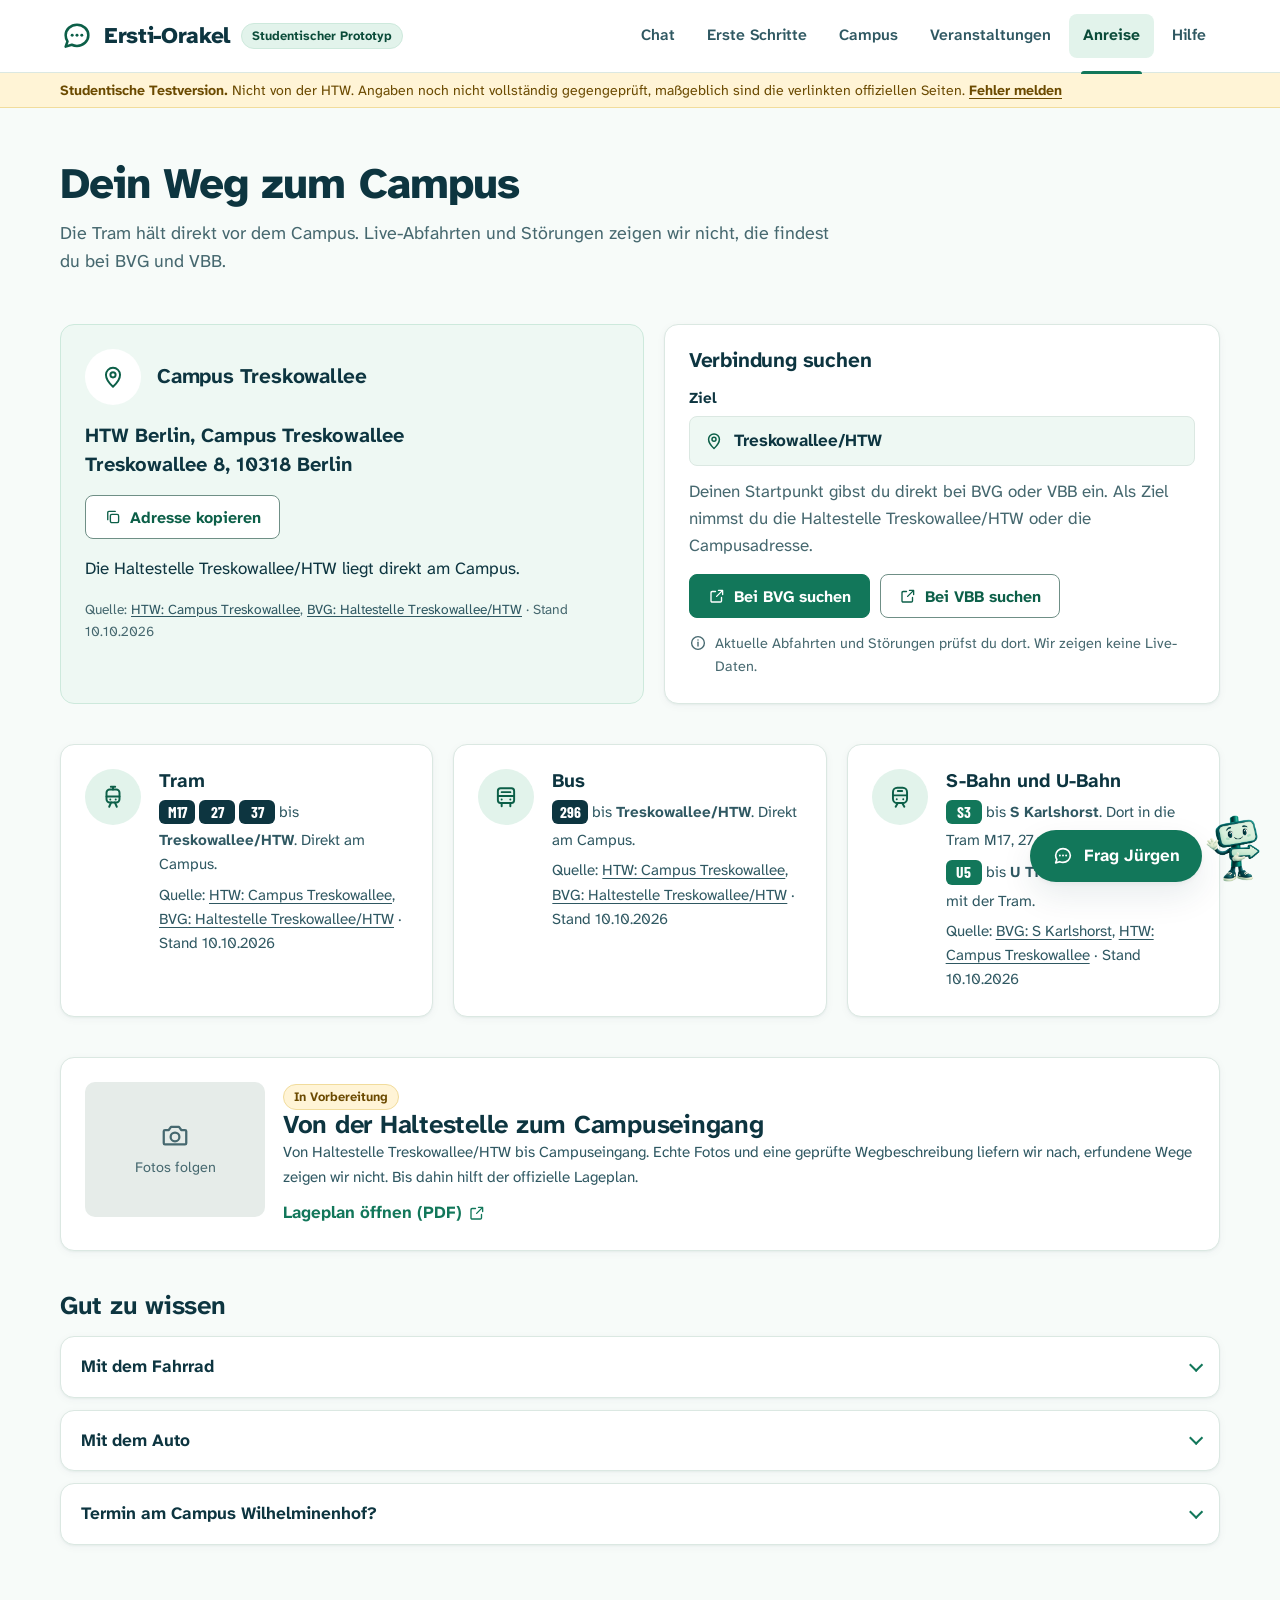
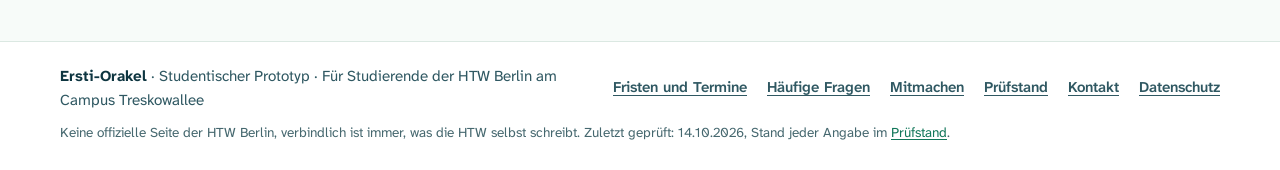
==== anreise.html @ a14aa116 "Versionskennung an Skripten und Stylesheet gegen veralteten Zwischenspeicher" ====
<!doctype html>
<html lang="de">
<head>
  <meta charset="utf-8">
  <meta name="viewport" content="width=device-width, initial-scale=1">
  <title>Anreise | Ersti-Orakel</title>
  <!-- Testversion: Suchmaschinen sollen die Seite noch nicht aufnehmen. Das ist kein Zugangsschutz, jeder mit dem Link kann sie öffnen. Vor dem offiziellen Start entfernen. -->
  <meta name="robots" content="noindex, nofollow">
  <meta name="description" content="Adresse, Haltestellen und Verbindungssuche für den Campus Treskowallee der HTW Berlin.">
  <meta name="theme-color" content="#ffffff">
  <link rel="icon" href="assets/img/favicon.svg?v=fb75973898" type="image/svg+xml">
  <link rel="stylesheet" href="assets/css/style.css?v=66e97cf56b">
</head>
<body data-seite="anreise">
  <a class="skip" href="#inhalt">Zum Inhalt springen</a>
  <header class="kopf">
    <div class="container kopf__innen">
      <a class="logo" href="index.html">
        <svg class="logo__zeichen" viewBox="0 0 24 24" width="34" height="34" fill="none" stroke="currentColor" stroke-width="1.8" stroke-linecap="round" stroke-linejoin="round" aria-hidden="true" focusable="false"><path d="M20 11.5c0 4.1-3.6 7.5-8 7.5-1.3 0-2.6-.3-3.7-.8L4 19.5l1.3-3.7C4.5 14.6 4 13.1 4 11.5 4 7.4 7.6 4 12 4s8 3.4 8 7.5z"/><circle cx="8.6" cy="11.5" r="1.05" fill="currentColor" stroke="none"/><circle cx="12" cy="11.5" r="1.05" fill="currentColor" stroke="none"/><circle cx="15.4" cy="11.5" r="1.05" fill="currentColor" stroke="none"/></svg>
        <span class="logo__text"><span class="logo__name">Ersti-Orakel</span><span class="marke">Studentischer Prototyp</span></span>
      </a>
      <div class="kopf__aktionen">
        <button class="kopf-knopf kopf-knopf--chat" type="button" data-bot-oeffnen><svg viewBox="0 0 24 24" width="24" height="24" fill="none" stroke="currentColor" stroke-width="1.8" stroke-linecap="round" stroke-linejoin="round" aria-hidden="true" focusable="false"><path d="M20 11.5c0 4.1-3.6 7.5-8 7.5-1.3 0-2.6-.3-3.7-.8L4 19.5l1.3-3.7C4.5 14.6 4 13.1 4 11.5 4 7.4 7.6 4 12 4s8 3.4 8 7.5z"/><circle cx="8.6" cy="11.5" r="1.05" fill="currentColor" stroke="none"/><circle cx="12" cy="11.5" r="1.05" fill="currentColor" stroke="none"/><circle cx="15.4" cy="11.5" r="1.05" fill="currentColor" stroke="none"/></svg><span>Chat</span></button>
        <button class="kopf-knopf nav-knopf" type="button" aria-expanded="false" aria-controls="hauptnav" data-nav-toggle><svg class="nav-knopf__auf" viewBox="0 0 24 24" width="24" height="24" fill="none" stroke="currentColor" stroke-width="1.8" stroke-linecap="round" stroke-linejoin="round" aria-hidden="true" focusable="false"><path d="M4 7h16M4 12h16M4 17h16"/></svg><svg class="nav-knopf__zu" viewBox="0 0 24 24" width="24" height="24" fill="none" stroke="currentColor" stroke-width="1.8" stroke-linecap="round" stroke-linejoin="round" aria-hidden="true" focusable="false"><path d="M6 6l12 12M18 6 6 18"/></svg><span class="nav-knopf__text">Menü</span></button>
      </div>
      <nav id="hauptnav" class="nav" aria-label="Hauptnavigation">
          <a href="index.html#chat" data-nav="start">Chat</a>
          <a href="erste-schritte.html" data-nav="schritte">Erste Schritte</a>
          <a href="campus.html" data-nav="campus">Campus</a>
          <a href="veranstaltungen.html" data-nav="veranstaltungen">Veranstaltungen</a>
          <a href="anreise.html" data-nav="anreise">Anreise</a>
          <a href="hilfe.html" data-nav="hilfe">Hilfe</a>
      </nav>
    </div>
  </header>

  <aside class="testband" aria-label="Hinweis zur Testversion"><div class="container"><b>Studentische Testversion.</b> Nicht von der HTW. Angaben noch nicht vollständig gegengeprüft, maßgeblich sind die verlinkten offiziellen Seiten. <a href="mitmachen.html#feedback">Fehler melden</a></div></aside>

  <main id="inhalt">

    <header class="seitenkopf">
      <div class="container">
        <h1>Dein Weg zum Campus</h1>
        <p class="seitenkopf__lead">Die Tram hält direkt vor dem Campus. Live-Abfahrten und Störungen zeigen wir nicht, die findest du bei BVG und VBB.</p>
      </div>
    </header>
    <div class="container">
      <div class="abschnitt raster-2--breit">
        <section class="karte karte--mint" aria-labelledby="ziel-titel">
          <div class="kartenkopf"><span class="symbolkreis" aria-hidden="true"><svg viewBox="0 0 24 24" width="24" height="24" fill="none" stroke="currentColor" stroke-width="1.8" stroke-linecap="round" stroke-linejoin="round" aria-hidden="true" focusable="false"><path d="M12 21s-6.5-5.8-6.5-11a6.5 6.5 0 0 1 13 0c0 5.2-6.5 11-6.5 11z"/><circle cx="12" cy="10" r="2.4"/></svg></span><h2 id="ziel-titel">Campus Treskowallee</h2></div>
          <p class="adresse-gross">HTW Berlin, Campus Treskowallee<br>Treskowallee 8, 10318 Berlin</p>
          <div class="kopier-zeile">
            <button class="knopf knopf--zweit" type="button" data-kopieren="HTW Berlin, Campus Treskowallee, Treskowallee 8, 10318 Berlin"><svg viewBox="0 0 24 24" width="24" height="24" fill="none" stroke="currentColor" stroke-width="1.8" stroke-linecap="round" stroke-linejoin="round" aria-hidden="true" focusable="false"><rect x="8.5" y="8.5" width="11" height="11" rx="2"/><path d="M5 15.5V6a1.5 1.5 0 0 1 1.5-1.5H15"/></svg><span>Adresse kopieren</span></button>
            <span class="kopier-status" aria-live="polite"></span>
          </div>
          <p style="margin-top:16px">Die Haltestelle Treskowallee/HTW liegt direkt am Campus.</p>
          <p class="quelle">Quelle: <a href="https://www.htw-berlin.de/campus/campus-treskowallee">HTW: Campus Treskowallee</a>, <a href="https://www.bvg.de/de/verbindungen/stationsuebersicht/treskowallee-htw">BVG: Haltestelle Treskowallee/HTW</a> · Stand <span data-stand>10.10.2026</span></p>
        </section>
        <section class="karte" aria-labelledby="such-titel">
          <h2 id="such-titel">Verbindung suchen</h2>
          <p class="feldname" style="margin-top:12px">Ziel</p>
          <div class="ziel"><svg viewBox="0 0 24 24" width="24" height="24" fill="none" stroke="currentColor" stroke-width="1.8" stroke-linecap="round" stroke-linejoin="round" aria-hidden="true" focusable="false"><path d="M12 21s-6.5-5.8-6.5-11a6.5 6.5 0 0 1 13 0c0 5.2-6.5 11-6.5 11z"/><circle cx="12" cy="10" r="2.4"/></svg><span>Treskowallee/HTW</span></div>
          <p class="leise">Deinen Startpunkt gibst du direkt bei BVG oder VBB ein. Als Ziel nimmst du die Haltestelle Treskowallee/HTW oder die Campusadresse.</p>
          <div class="knopfreihe" data-verbindung></div>
          <p class="hinweiszeile"><svg viewBox="0 0 24 24" width="24" height="24" fill="none" stroke="currentColor" stroke-width="1.8" stroke-linecap="round" stroke-linejoin="round" aria-hidden="true" focusable="false"><circle cx="12" cy="12" r="8.5"/><path d="M12 11v5"/><circle cx="12" cy="8" r="1" fill="currentColor" stroke="none"/></svg><span>Aktuelle Abfahrten und Störungen prüfst du dort. Wir zeigen keine Live-Daten.</span></p>
        </section>
      </div>

      <section class="abschnitt" aria-labelledby="verkehr-titel">
        <h2 id="verkehr-titel" class="sr-only">Haltestellen in der Nähe</h2>
        <div class="raster-3" data-verkehrsmittel></div>
      </section>

      <section class="abschnitt" aria-label="Fotoweg von der Haltestelle zum Campuseingang" data-fotoweg="haltestelle-eingang" data-ebene="2"></section>

      <section class="klappgruppe" aria-labelledby="mehr-titel">
        <h2 id="mehr-titel">Gut zu wissen</h2>
        <details class="klapp" id="rad">
          <summary>Mit dem Fahrrad</summary>
          <div class="klapp__inhalt">

            <p>Fahrräder verleiht die HTW über <a href="https://www.htw-berlin.de/campus/fahrradausleihe">HTWheels</a>, für Hochschulangehörige kostenlos.</p>
            <p class="quelle">Quelle: <a href="https://www.htw-berlin.de/campus/fahrradausleihe">HTW: Fahrradausleihe</a> · Stand <span data-stand>10.10.2026</span></p>
          </div>
        </details>
        <details class="klapp" id="auto">
          <summary>Mit dem Auto</summary>
          <div class="klapp__inhalt">

            <p>Mit dem Auto wird es schwierig. Die Parkordnung der HTW regelt das Parken für Beschäftigte und Besucher, Studierende kommen darin nicht vor.</p>
            <p class="quelle">Quelle: <a href="https://infopunkt.htw-berlin.de/fileadmin/HTW/Zentral/ZHV_II_-_Service_Technische_Dienste_und_Bauunterhaltung/HTW-Berlin-Parkordnung.pdf">HTW: Parkordnung (PDF)</a> · Stand <span data-stand>10.10.2026</span></p>
          </div>
        </details>
        <details class="klapp" id="wh">
          <summary>Termin am Campus Wilhelminenhof?</summary>
          <div class="klapp__inhalt">

            <p>Steht WH vor einer Raumnummer, ist der Raum am Campus Wilhelminenhof in Oberschöneweide, Wilhelminenhofstraße 75A. Das ist der andere Standort der HTW und nicht um die Ecke.</p>
            <p class="quelle">Quelle: <a href="https://www.htw-berlin.de/campus/campus-wilhelminenhof">HTW: Campus Wilhelminenhof</a> · Stand <span data-stand>10.10.2026</span></p>
          </div>
        </details>
      </section>
    </div>

  </main>

  <footer class="fuss">
    <div class="container fuss__innen">
      <p class="fuss__name"><b>Ersti-Orakel</b> · Studentischer Prototyp · Für Studierende der HTW Berlin am Campus Treskowallee</p>
      <nav aria-label="Weitere Seiten">
        <ul class="fuss__links">
          <li><a href="semester.html">Fristen und Termine</a></li>
          <li><a href="fragen.html">Häufige Fragen</a></li>
          <li><a href="mitmachen.html">Mitmachen</a></li>
          <li><a href="ueber.html#pruefstand">Prüfstand</a></li>
          <li><a href="ueber.html#kontakt">Kontakt</a></li>
          <li><a href="ueber.html#datenschutz">Datenschutz</a></li>
        </ul>
      </nav>
      <p class="fuss__hinweis">Keine offizielle Seite der HTW Berlin, verbindlich ist immer, was die HTW selbst schreibt. Zuletzt geprüft: <span data-letzte-pruefung>14.10.2026</span>, Stand jeder Angabe im <a href="ueber.html#pruefstand">Prüfstand</a>.</p>
    </div>
  </footer>

  <script src="assets/js/daten.js?v=3e3531b40c"></script>
  <script src="assets/js/fragen.js?v=a93052e185"></script>
  <script src="assets/js/icons.js?v=e1792373f3"></script>
  <script src="assets/js/suche.js?v=9e5365c62f"></script>
  <script src="assets/js/app.js?v=b0986dacc8"></script>
  <script src="assets/js/chat.js?v=4c8b9dcf6a"></script>
</body>
</html>
---- assets/css/style.css ----
/* Ersti-Orakel, studentischer Prototyp
   Hell und freundlich nach den Vorlagen: Weiß und helles Mint als Flächen, dunkles Petrol für Text, Grün für Schaltflächen.
   Bewusst ein tieferes Grün als das HTW-Grün, damit nichts nach offizieller Seite aussieht.
   Alle Seiten nutzen dieselben Bausteine: Kopf, Seitenkopf, Karte, Symbolkreis, Knopf, Marke, Feld, Fuß. */

@font-face { font-family: "Atkinson Hyperlegible Next"; src: url("../fonts/atkinson-hyperlegible-next-latin-400-normal.woff2") format("woff2"); font-weight: 400; font-style: normal; font-display: swap; }
@font-face { font-family: "Atkinson Hyperlegible Next"; src: url("../fonts/atkinson-hyperlegible-next-latin-400-italic.woff2") format("woff2"); font-weight: 400; font-style: italic; font-display: swap; }
@font-face { font-family: "Atkinson Hyperlegible Next"; src: url("../fonts/atkinson-hyperlegible-next-latin-600-normal.woff2") format("woff2"); font-weight: 600; font-style: normal; font-display: swap; }
@font-face { font-family: "Atkinson Hyperlegible Next"; src: url("../fonts/atkinson-hyperlegible-next-latin-700-normal.woff2") format("woff2"); font-weight: 700; font-style: normal; font-display: swap; }
@font-face { font-family: "Atkinson Hyperlegible Next"; src: url("../fonts/atkinson-hyperlegible-next-latin-800-normal.woff2") format("woff2"); font-weight: 800; font-style: normal; font-display: swap; }
/* Nur für Raumnummern und Liniennummern: normale Null statt durchgestrichener */
@font-face { font-family: "Barlow Condensed"; src: url("../fonts/barlow-condensed-latin-700-normal.woff2") format("woff2"); font-weight: 700; font-style: normal; font-display: swap; }

:root {
  --weiss: #ffffff;
  --grund: #f7fbf9;        /* Seitenhintergrund */
  --mint-50: #eef8f3;      /* Mint-Flächen */
  --mint-100: #e2f3eb;     /* Symbolkreise, Marken */
  --mint-200: #cde9dc;
  --linie: #dbe8e2;        /* Kartenränder */
  --linie-feld: #6f8f86;   /* Eingabefelder, 3,5:1 */
  --petrol-900: #0d3540;   /* Text, 13:1 */
  --petrol-700: #2f5862;   /* Nebentext, 7,8:1 */
  --petrol-600: #46686f;   /* Meta, 6:1 */
  --gruen-700: #12775a;    /* Schaltflächen, Weiß darauf 5,5:1 */
  --gruen-800: #0c5f48;
  --gruen-900: #0a4b39;
  --gruen-100: #dff3ea;
  --hinweis-bg: #fff4d6;
  --hinweis-text: #6b4a00;
  --hinweis-linie: #f1dc9c;
  --fehler-bg: #fdecec;
  --fehler-text: #8a1c1c;
  --radius-s: 8px;
  --radius: 14px;
  --radius-l: 18px;
  --schatten-1: 0 1px 2px rgba(13, 53, 64, 0.05), 0 2px 10px rgba(13, 53, 64, 0.04);
  --schatten-2: 0 2px 4px rgba(13, 53, 64, 0.05), 0 14px 34px rgba(13, 53, 64, 0.09);
  --schrift: "Atkinson Hyperlegible Next", "Atkinson Hyperlegible", "Segoe UI", Verdana, sans-serif;
  --code: "Barlow Condensed", "Arial Narrow", sans-serif;
  --breite: 1240px;
  --rand: clamp(16px, 4vw, 40px);
  --kopf-hoehe: 72px;
}

*, *::before, *::after { box-sizing: border-box; }
html { -webkit-text-size-adjust: 100%; scroll-padding-top: calc(var(--kopf-hoehe) + 16px); }
body {
  margin: 0; background: var(--grund); color: var(--petrol-900);
  font-family: var(--schrift); font-size: 1rem; line-height: 1.6;
  overflow-wrap: break-word;
}
@media (min-width: 900px) { body { font-size: 1.0625rem; } }
@media (max-width: 599px) { p, li, dd, td { hyphens: auto; } }
img { display: block; max-width: 100%; height: auto; }
svg { display: block; flex: none; }
p { margin: 0 0 0.9em; }
p:last-child { margin-bottom: 0; }
ul, ol { margin: 0; padding: 0; }
button { font: inherit; }

h1, h2, h3, h4 { margin: 0; color: var(--petrol-900); line-height: 1.2; text-wrap: balance; hyphens: auto; }
h1 { font-size: clamp(1.95rem, 3.4vw, 2.7rem); font-weight: 800; letter-spacing: -0.02em; line-height: 1.12; }
h2 { font-size: clamp(1.35rem, 2.2vw, 1.6rem); font-weight: 700; letter-spacing: -0.01em; }
h3 { font-size: 1.12rem; font-weight: 700; }
h4 { font-size: 1rem; font-weight: 700; }

a { color: var(--gruen-700); text-decoration-thickness: 1px; text-underline-offset: 0.18em; }
a:hover { color: var(--gruen-800); text-decoration-thickness: 2px; }

:focus-visible { outline: 3px solid var(--gruen-700); outline-offset: 2px; border-radius: 4px; }
.sr-only { position: absolute !important; width: 1px; height: 1px; padding: 0; margin: -1px; overflow: hidden; clip: rect(0 0 0 0); white-space: nowrap; border: 0; }
.skip { position: absolute; left: 12px; top: -64px; z-index: 100; background: var(--gruen-700); color: var(--weiss); padding: 10px 16px; border-radius: var(--radius-s); font-weight: 700; text-decoration: none; }
.skip:focus { top: 12px; color: var(--weiss); }

.container { max-width: var(--breite); margin: 0 auto; padding-left: var(--rand); padding-right: var(--rand); }
.leise { color: var(--petrol-600); }
.klein { font-size: 0.9rem; }

/* ---------- Raster ---------- */
.stapel { display: grid; gap: 24px; }
.raster-2, .raster-3, .raster-4 { display: grid; gap: 20px; }
@media (min-width: 760px) { .raster-2 { grid-template-columns: repeat(2, minmax(0, 1fr)); } .raster-4 { grid-template-columns: repeat(2, minmax(0, 1fr)); } }
@media (min-width: 900px) { .raster-3 { grid-template-columns: repeat(3, minmax(0, 1fr)); } }
@media (min-width: 1100px) { .raster-4 { grid-template-columns: repeat(4, minmax(0, 1fr)); } }
.raster-2 > *, .raster-3 > *, .raster-4 > *, .stapel > * { min-width: 0; }

/* ---------- Abschnitte ---------- */
main { padding-bottom: 56px; }
.abschnitt { margin-top: 40px; }
.abschnitt__kopf { display: flex; flex-wrap: wrap; align-items: flex-end; justify-content: space-between; gap: 8px 24px; margin-bottom: 18px; }
.abschnitt__kopf p { margin: 4px 0 0; color: var(--petrol-600); max-width: 46em; }

/* ---------- Knöpfe, Marken, Links ---------- */
.knopf {
  display: inline-flex; align-items: center; justify-content: center; gap: 8px;
  min-height: 44px; padding: 10px 18px; border-radius: var(--radius-s);
  font-weight: 700; font-size: 1rem; line-height: 1.2; white-space: nowrap;
  background: var(--gruen-700); color: var(--weiss); border: 1.5px solid var(--gruen-700);
  text-decoration: none; cursor: pointer;
}
.knopf:hover { background: var(--gruen-800); border-color: var(--gruen-800); color: var(--weiss); text-decoration: none; }
.knopf svg { width: 18px; height: 18px; }
.knopf--zweit { background: var(--weiss); color: var(--gruen-800); border-color: var(--linie-feld); }
.knopf--zweit:hover { background: var(--mint-50); color: var(--gruen-900); border-color: var(--gruen-700); }
.knopf--hell { background: var(--mint-100); color: var(--gruen-900); border-color: var(--mint-100); }
.knopf--hell:hover { background: var(--mint-200); border-color: var(--mint-200); color: var(--gruen-900); }
.knopf--klein { min-height: 38px; padding: 7px 14px; font-size: 0.93rem; }
.knopf--voll { width: 100%; }
.knopf[disabled] { opacity: 0.55; cursor: not-allowed; }
.knopfreihe { display: flex; flex-wrap: wrap; gap: 10px; }
@media (max-width: 479px) { .knopf { white-space: normal; text-align: center; } }

.textlink { display: inline-flex; align-items: center; gap: 6px; font-weight: 700; text-decoration: none; white-space: nowrap; }
.textlink svg { width: 18px; height: 18px; }
.textlink:hover { text-decoration: underline; }

.marke {
  display: inline-flex; align-items: center; gap: 6px;
  padding: 3px 10px; border-radius: 999px; font-size: 0.8rem; font-weight: 700; line-height: 1.4;
  background: var(--mint-100); color: var(--gruen-900); border: 1px solid var(--mint-200); white-space: nowrap;
}
.marke--offen { background: var(--hinweis-bg); color: var(--hinweis-text); border-color: var(--hinweis-linie); }
.marke--laeuft { background: var(--gruen-700); color: var(--weiss); border-color: var(--gruen-700); }
.marke--zu { background: var(--weiss); color: var(--petrol-600); border-style: dashed; border-color: var(--linie-feld); }

.quelle { font-size: 0.86rem; color: var(--petrol-600); margin-top: 12px; }
.quelle a { color: var(--petrol-700); }

/* Prüfstatus: Text trägt die Bedeutung, der Punkt ist nur Orientierung */
.status { display: inline-flex; align-items: center; gap: 6px; font-weight: 700; color: var(--petrol-700); }
.status::before { content: ""; width: 8px; height: 8px; border-radius: 50%; background: var(--linie-feld); flex: none; }
.status--entwurf { color: var(--hinweis-text); }
.status--entwurf::before { background: #c58a0a; }
.status--gegengeprueft { color: var(--gruen-800); }
.status--gegengeprueft::before { background: var(--gruen-700); }

/* Eigene Erfahrung, keine offizielle Angabe */
.erfahrung { margin: 12px 0; padding: 10px 14px; border-left: 3px solid var(--petrol-600); background: var(--mint-50); border-radius: 0 var(--radius-s) var(--radius-s) 0; }
.erfahrung p { margin: 0 0 6px; }
.erfahrung__titel { font-size: 0.78rem; font-weight: 700; letter-spacing: 0.05em; text-transform: uppercase; color: var(--petrol-700); }
.erfahrung__grundlage { font-size: 0.86rem; color: var(--petrol-600); }
.erfahrung p:last-child { margin-bottom: 0; }
.beleg-offen {
  display: flex; gap: 8px; align-items: flex-start; margin-top: 10px;
  font-size: 0.86rem; color: var(--hinweis-text); background: var(--hinweis-bg);
  border-radius: var(--radius-s); padding: 6px 10px;
}
.beleg-offen b { white-space: nowrap; }
.leer { color: var(--petrol-700); background: var(--mint-50); border: 1px dashed var(--linie-feld); border-radius: var(--radius-s); padding: 14px 16px; }
.notfall { margin: 20px 0 0; padding: 12px 16px; border-radius: var(--radius); background: var(--weiss); border: 1px solid var(--linie); }
.notfall a { white-space: nowrap; }

/* ---------- Kopf ---------- */
.kopf { position: sticky; top: 0; z-index: 30; background: var(--weiss); border-bottom: 1px solid var(--linie); }
.kopf__innen { display: flex; align-items: center; justify-content: space-between; gap: 16px; min-height: var(--kopf-hoehe); }
.logo { display: flex; align-items: center; gap: 10px; text-decoration: none; color: var(--petrol-900); }
.logo:hover { color: var(--petrol-900); text-decoration: none; }
.logo__zeichen { width: 34px; height: 34px; color: var(--gruen-800); }
.logo__text { display: flex; align-items: center; gap: 10px; flex-wrap: wrap; row-gap: 2px; }
.logo__name { font-size: 1.4rem; font-weight: 800; letter-spacing: -0.015em; }
.nav { display: flex; align-items: center; gap: 4px; }
.nav a {
  position: relative; color: var(--petrol-700); text-decoration: none; font-weight: 600; font-size: 0.98rem; white-space: nowrap;
  padding: 9px 14px; border-radius: var(--radius-s);
}
.nav a:hover { background: var(--mint-50); color: var(--petrol-900); }
.nav a[aria-current="page"] { background: var(--mint-100); color: var(--gruen-900); font-weight: 700; }
.kopf__aktionen { display: none; align-items: center; gap: 8px; }
.kopf-knopf {
  display: inline-flex; align-items: center; justify-content: center; gap: 8px; min-height: 44px; min-width: 44px; padding: 8px 14px;
  font-weight: 700; color: var(--petrol-900); background: var(--weiss);
  border: 1.5px solid var(--linie-feld); border-radius: var(--radius-s); cursor: pointer; text-decoration: none;
}
.kopf-knopf:hover { background: var(--mint-50); color: var(--petrol-900); }
.kopf-knopf svg { width: 20px; height: 20px; }
.kopf-knopf--chat { color: var(--gruen-800); }
.nav-knopf__zu { display: none; }
.kopf.offen .nav-knopf__zu { display: block; }
.kopf.offen .nav-knopf__auf { display: none; }
@media (min-width: 1100px) {
  .nav a[aria-current="page"]::after { content: ""; position: absolute; left: 12px; right: 12px; bottom: calc((var(--kopf-hoehe) - 42px) / -2 - 1px); height: 3px; border-radius: 3px 3px 0 0; background: var(--gruen-700); }
}
@media (max-width: 1099px) {
  .kopf__aktionen { display: flex; }
  .nav {
    display: none; position: absolute; left: 0; right: 0; top: 100%;
    flex-direction: column; align-items: stretch; gap: 2px;
    background: var(--weiss); border-bottom: 1px solid var(--linie); box-shadow: var(--schatten-2);
    padding: 8px var(--rand) 16px;
  }
  .kopf.offen .nav { display: flex; }
  .nav a { padding: 12px 14px; font-size: 1.05rem; }
}
@media (max-width: 479px) {
  .logo__text { flex-direction: column; align-items: flex-start; gap: 1px; }
  .logo__name { font-size: 1.2rem; }
  .logo .marke { font-size: 0.72rem; padding: 1px 8px; }
  .logo__zeichen { width: 28px; height: 28px; }
  .kopf-knopf--chat span { position: absolute; width: 1px; height: 1px; overflow: hidden; clip: rect(0 0 0 0); white-space: nowrap; }
  .kopf-knopf--chat { padding: 8px; }
}
@media (max-width: 379px) {
  .logo__zeichen { display: none; }
  .kopf__innen { gap: 10px; }
  .nav-knopf { padding: 8px; }
  .nav-knopf__text { position: absolute; width: 1px; height: 1px; overflow: hidden; clip: rect(0 0 0 0); white-space: nowrap; }
}

/* ---------- Seitenkopf ---------- */
.seitenkopf { padding-top: clamp(28px, 4.5vw, 52px); padding-bottom: 8px; }
.seitenkopf h1 { max-width: 34ch; }
.seitenkopf__lead { margin: 10px 0 0; font-size: 1.12rem; color: var(--petrol-600); max-width: 44em; }
.seitenkopf .suchfeld { margin-top: 22px; }

/* ---------- Karten ---------- */
.karte { background: var(--weiss); border: 1px solid var(--linie); border-radius: var(--radius); padding: 24px; box-shadow: var(--schatten-1); }
.karte--mint { background: var(--mint-50); border-color: var(--mint-200); box-shadow: none; }
.karte > h2 { font-size: 1.3rem; margin-bottom: 10px; }
.kartenkopf { display: flex; align-items: center; gap: 16px; margin-bottom: 16px; }
.kartenkopf h2, .kartenkopf h3 { font-size: 1.3rem; }
.kartenkopf p { margin: 2px 0 0; color: var(--petrol-600); }
.kartenkopf__rechts { margin-left: auto; }

.symbolkreis { width: 56px; height: 56px; border-radius: 50%; background: var(--mint-100); color: var(--gruen-800); display: grid; place-items: center; flex: none; }
.symbolkreis svg { width: 26px; height: 26px; }
.symbolkreis--klein { width: 44px; height: 44px; }
.symbolkreis--klein svg { width: 22px; height: 22px; }
.karte--mint .symbolkreis { background: var(--weiss); }

/* Kachel: Symbolkreis links, Text und eine Aktion rechts */
.kachel { display: flex; gap: 18px; align-items: flex-start; }
.kachel__inhalt { display: flex; flex-direction: column; gap: 6px; min-width: 0; flex: 1; height: 100%; }
.kachel h2, .kachel h3 { font-size: 1.2rem; }
.kachel p { margin: 0; color: var(--petrol-700); }
.kachel__info { font-size: 0.95rem; }
.kachel__aktion { margin-top: auto; padding-top: 10px; }
.kachel__aktion .knopf { white-space: normal; text-align: left; }
@media (max-width: 479px) { .kachel { gap: 14px; } .kachel .symbolkreis { width: 48px; height: 48px; } }
/* Drei schmale Karten nebeneinander: Symbol über den Text, damit Titel und Knopf Platz haben */
@media (min-width: 900px) and (max-width: 1199px) { .raster-3 > .kachel { flex-direction: column; gap: 12px; } }

/* Felder */
.feld {
  width: 100%; min-height: 48px; font: inherit; font-size: 1.02rem; color: var(--petrol-900);
  background: var(--weiss); border: 1.5px solid var(--linie-feld); border-radius: var(--radius-s); padding: 10px 14px;
}
.feld::placeholder { color: #5a7a73; }
.feld:focus-visible { outline: 3px solid var(--gruen-700); outline-offset: 1px; border-color: var(--gruen-700); border-radius: var(--radius-s); }
.suchfeld { position: relative; max-width: 680px; }
.suchfeld svg { position: absolute; left: 14px; top: 50%; transform: translateY(-50%); width: 20px; height: 20px; color: var(--petrol-600); pointer-events: none; }
.suchfeld .feld { padding-left: 44px; }
.suchfeld[hidden] { display: none; }

.chip {
  display: inline-flex; align-items: center; gap: 8px;
  font-size: 0.93rem; font-weight: 600; line-height: 1.3; text-align: left; text-decoration: none;
  color: var(--petrol-900); background: var(--weiss); border: 1px solid var(--linie-feld);
  border-radius: 999px; padding: 7px 14px; cursor: pointer;
}
.chip:hover { background: var(--mint-50); border-color: var(--gruen-700); color: var(--gruen-900); }
.chip svg { width: 18px; height: 18px; color: var(--gruen-800); }
.chip--mint { background: var(--mint-100); border-color: var(--mint-100); color: var(--petrol-900); }
.chip--mint:hover { background: var(--mint-200); border-color: var(--mint-200); }
.chip[aria-pressed="true"] { background: var(--gruen-700); border-color: var(--gruen-700); color: var(--weiss); }
.chip[aria-pressed="true"] svg { color: var(--weiss); }
.chip__zahl { font-weight: 400; opacity: 0.85; }

/* ---------- Startseite ---------- */
.held { background: var(--mint-50); border-bottom: 1px solid var(--linie); padding-top: clamp(28px, 5vw, 60px); padding-bottom: clamp(32px, 5vw, 60px); }
.held__raster { display: grid; gap: 24px; grid-template-areas: "text" "chat"; }
.held__text { grid-area: text; }
.held__text h1 { font-size: clamp(2rem, 3.3vw, 2.65rem); }
.held__ort { display: flex; align-items: center; gap: 8px; margin: 14px 0 0; font-size: 1.12rem; color: var(--petrol-700); font-weight: 600; }
.held__ort svg { width: 20px; height: 20px; color: var(--gruen-700); }
.held .chat { grid-area: chat; }
/* Jürgen neben dem Chat: nur ab 960 Pixel, darunter erscheint er als Avatar im Chatkopf (Klassen heißen weiter held__kalli) */
.held__figur { grid-area: figur; display: none; margin: 0; pointer-events: none; text-align: center; }
.held__kalli { width: 100%; height: auto; }
.held__figur figcaption { margin-top: 6px; font-size: 0.86rem; font-weight: 700; color: var(--petrol-700); line-height: 1.3; }
@media (min-width: 960px) {
  .held__raster { grid-template-columns: minmax(0, 0.8fr) minmax(0, 1.35fr); grid-template-areas: "text chat" "figur chat"; column-gap: 40px; row-gap: 12px; align-items: center; }
  .held__text { align-self: end; }
  .held__figur { display: block; width: 140px; align-self: start; }
}
@media (min-width: 1200px) {
  .held__raster { grid-template-columns: minmax(0, 0.9fr) minmax(0, 1.55fr) 168px; grid-template-areas: "text chat figur"; column-gap: 28px; }
  .held__text { align-self: center; }
  .held__figur { width: 168px; align-self: center; }
}

.schritte-kurz .fortschritt { margin: 0 0 14px; }
.zwischentitel { font-size: 0.95rem; text-transform: none; color: var(--petrol-700); margin: 18px 0 10px; }
.zwischentitel:first-of-type { margin-top: 4px; }
.kartenfuss { display: flex; flex-wrap: wrap; gap: 10px 22px; margin-top: 16px; padding-top: 14px; border-top: 1px solid var(--linie); }

/* ---------- Fortschritt und Checkliste ---------- */
.fortschritt { display: flex; align-items: center; gap: 14px; }
.fortschritt__text { font-weight: 700; font-size: 0.98rem; white-space: nowrap; }
.fortschritt__balken { flex: 1; height: 10px; border-radius: 999px; background: var(--mint-200); overflow: hidden; min-width: 120px; }
.fortschritt__balken span { display: block; height: 100%; width: 0; background: var(--gruen-700); border-radius: 999px; transition: width 0.25s ease; }
.fortschritt__prozent { font-size: 0.92rem; color: var(--petrol-600); font-variant-numeric: tabular-nums; }

.checkliste { list-style: none; }
.checkliste li { display: grid; grid-template-columns: 34px minmax(0, 1fr); gap: 2px 12px; align-items: start; padding: 11px 0; border-top: 1px solid var(--linie); }
.checkliste li:first-child { border-top: 0; padding-top: 2px; }
.checkliste__titel { font-weight: 700; color: var(--petrol-900); text-decoration: none; }
.checkliste__titel:hover { color: var(--gruen-800); text-decoration: underline; }
.checkliste p { margin: 1px 0 0; color: var(--petrol-700); font-size: 0.93rem; }
.checkliste li.erledigt .checkliste__titel { text-decoration: line-through; text-decoration-thickness: 2px; color: var(--petrol-600); }

.haken { display: inline-flex; align-items: center; gap: 8px; cursor: pointer; font-weight: 600; user-select: none; }
.haken input {
  appearance: none; -webkit-appearance: none; margin: 0; flex: none;
  width: 28px; height: 28px; border-radius: 8px; border: 2px solid var(--linie-feld); background: var(--weiss);
  display: grid; place-items: center; cursor: pointer;
}
.haken input::after { content: ""; width: 12px; height: 7px; border-left: 3px solid var(--weiss); border-bottom: 3px solid var(--weiss); transform: translateY(-2px) rotate(-45deg); opacity: 0; }
.haken input:checked { background: var(--gruen-700); border-color: var(--gruen-700); }
.haken input:checked::after { opacity: 1; }
.haken input:hover { border-color: var(--gruen-700); }

/* Erste Schritte: Karten mit Anleitung zum Aufklappen */
.schritte-raster { display: grid; gap: 24px; align-items: start; }
@media (min-width: 1000px) { .schritte-raster { grid-template-columns: minmax(0, 1fr) 340px; } }
.schritte-raster > * { min-width: 0; }
.fortschrittskarte { padding: 18px 22px; }
.fortschrittskarte .fortschritt__text { font-size: 1.1rem; }
.fortschrittskarte__kopf { display: flex; justify-content: space-between; align-items: baseline; gap: 12px; margin-bottom: 10px; }
.schrittliste { list-style: none; display: grid; gap: 12px; margin-top: 16px; }
.schrittkarte { background: var(--weiss); border: 1px solid var(--linie); border-radius: var(--radius); box-shadow: var(--schatten-1); }
.schrittkarte__zeile { display: grid; grid-template-columns: 44px minmax(0, 1fr) auto; align-items: center; gap: 12px 14px; padding: 12px 18px; }
.schrittkarte__nr { width: 40px; height: 40px; border-radius: 50%; background: var(--mint-100); color: var(--gruen-900); display: grid; place-items: center; font-weight: 800; font-size: 1.05rem; }
.schrittkarte.erledigt .schrittkarte__nr { background: var(--gruen-700); color: var(--weiss); }
.schrittkarte__titel { font-size: 1.12rem; }
.schrittkarte__knopf {
  width: 100%; display: flex; align-items: center; justify-content: space-between; gap: 12px;
  background: none; border: 0; padding: 8px 0; margin: 0; text-align: left; cursor: pointer; color: var(--petrol-900);
  font-weight: 700; font-size: inherit; line-height: 1.3;
}
.schrittkarte__knopf:hover .schrittkarte__name { color: var(--gruen-800); text-decoration: underline; text-decoration-thickness: 1px; text-underline-offset: 0.18em; }
.schrittkarte__anleitung { display: inline-flex; align-items: center; gap: 6px; flex: none; font-size: 0.93rem; font-weight: 600; color: var(--petrol-700); }
.schrittkarte__anleitung svg { width: 18px; height: 18px; }
.schrittkarte__anleitung .schrittkarte__pfeil { transition: transform 0.15s; }
.schrittkarte__knopf[aria-expanded="true"] .schrittkarte__pfeil { transform: rotate(180deg); }
.schrittkarte.erledigt .schrittkarte__name { text-decoration: line-through; text-decoration-thickness: 2px; color: var(--petrol-600); }
.schrittkarte__panel { padding: 4px 22px 22px 76px; border-top: 1px solid var(--linie); background: var(--mint-50); border-radius: 0 0 var(--radius) var(--radius); }
.schrittkarte__panel > :first-child { margin-top: 16px; }
.schrittkarte__panel p { max-width: 44em; }
.schrittkarte__panel[hidden] { display: none; }
@media (max-width: 599px) {
  .schrittkarte__zeile { grid-template-columns: 36px minmax(0, 1fr) auto; padding: 10px 12px; gap: 10px; }
  .schrittkarte__nr { width: 34px; height: 34px; font-size: 0.95rem; }
  .schrittkarte__anleitung span { position: absolute; width: 1px; height: 1px; overflow: hidden; clip: rect(0 0 0 0); white-space: nowrap; }
  .schrittkarte__anleitung .schrittkarte__doc { display: none; }
  .schrittkarte__panel { padding: 2px 14px 18px; }
}
.infobox { margin-top: 14px; background: var(--weiss); border: 1px solid var(--linie); border-radius: var(--radius-s); padding: 12px 14px; }
.infobox dl { margin: 0; display: grid; grid-template-columns: max-content 1fr; gap: 4px 14px; font-size: 0.94rem; }
.infobox dt { font-weight: 700; color: var(--petrol-700); }
.infobox dd { margin: 0; }
.karte .infobox, .stellengruppe .infobox { background: var(--mint-50); }
@media (max-width: 479px) { .infobox dl { grid-template-columns: 1fr; } .infobox dt { margin-top: 6px; } }

.seitenleiste { display: grid; gap: 18px; }
.ring { position: relative; width: 132px; height: 132px; margin: 6px auto 10px; }
.ring svg { width: 132px; height: 132px; transform: rotate(-90deg); }
.ring__grund { stroke: var(--mint-200); }
.ring__wert { stroke: var(--gruen-700); transition: stroke-dashoffset 0.3s ease; }
.ring__text { position: absolute; inset: 0; display: grid; place-items: center; font-weight: 800; font-size: 1.25rem; }
.naechster-schritt { background: var(--mint-50); border-radius: var(--radius-s); padding: 10px 12px; font-size: 0.95rem; }
@media (max-width: 999px) { .seitenleiste .karte--fortschritt { display: none; } }

/* Kompakte Termine */
.terminliste { list-style: none; }
.terminliste li { display: grid; grid-template-columns: 60px minmax(0, 1fr); gap: 12px; padding: 10px 0; border-top: 1px solid var(--linie); }
.terminliste li:first-child { border-top: 0; padding-top: 0; }
.datum {
  display: flex; flex-direction: column; align-items: center; justify-content: center; text-align: center;
  min-height: 56px; border-radius: 12px; background: var(--mint-50); border: 1px solid var(--linie); padding: 6px 4px;
}
.datum b { font-size: 1.25rem; line-height: 1; font-weight: 800; }
.datum small { font-size: 0.74rem; font-weight: 700; color: var(--petrol-700); text-transform: uppercase; letter-spacing: 0.04em; margin-top: 3px; }
.datum--spanne b { font-size: 0.92rem; }
.termin h3, .termin h4 { font-size: 1rem; margin-bottom: 2px; }
.termin p { margin: 0; font-size: 0.92rem; color: var(--petrol-700); }
.termin__meta { display: flex; flex-wrap: wrap; gap: 4px 12px; font-size: 0.88rem; color: var(--petrol-600); margin-top: 3px; }

/* ---------- Veranstaltungen ---------- */
.filter { display: flex; flex-wrap: wrap; gap: 8px; margin: 22px 0 4px; }
.filter[hidden] { display: none; }
.vkarten { list-style: none; }
.vkarte { display: flex; flex-direction: column; gap: 10px; padding: 22px; }
.vkarte[hidden] { display: none; }
.vkarte__kopf { display: flex; align-items: flex-start; justify-content: space-between; gap: 12px; }
.vkarte__datum {
  display: grid; justify-items: center; min-width: 72px; padding: 8px 10px 9px; border-radius: 12px;
  background: var(--mint-50); border: 1px solid var(--mint-200); line-height: 1.1;
}
.vkarte__datum b { font-size: 1.9rem; font-weight: 800; }
.vkarte__datum span { font-size: 0.8rem; font-weight: 700; text-transform: uppercase; letter-spacing: 0.05em; color: var(--petrol-700); margin-top: 2px; }
.vkarte__datum small { font-size: 0.78rem; color: var(--petrol-600); margin-top: 2px; }
.vkarte h3 { font-size: 1.15rem; }
.vkarte__text { margin: 0; color: var(--petrol-700); font-size: 0.95rem; }
.fakten { list-style: none; display: grid; gap: 7px; font-size: 0.94rem; }
.fakten li { display: grid; grid-template-columns: 20px minmax(0, 1fr); gap: 10px; align-items: start; }
.fakten svg { width: 18px; height: 18px; margin-top: 3px; color: var(--gruen-800); }
.vkarte__fuss { margin-top: auto; padding-top: 6px; display: grid; gap: 4px; }
.vkarte__fuss .quelle { margin-top: 6px; }
.hinweiskarte { display: flex; gap: 18px; align-items: center; flex-wrap: wrap; }
.hinweiskarte__text { flex: 1 1 320px; }
.hinweiskarte__text h2 { font-size: 1.25rem; margin-bottom: 4px; }
.hinweiskarte__text p { margin: 0; color: var(--petrol-700); }

/* ---------- Campus ---------- */
.ortkarte { display: grid; grid-template-columns: auto minmax(0, 1fr); gap: 4px 14px; align-content: start; }
.ortkarte h3 { font-size: 1.15rem; margin-top: 8px; }
.ortkarte p { margin: 4px 0 0; color: var(--petrol-700); font-size: 0.95rem; }
.ortkarte .knopf { grid-column: 1 / -1; margin-top: 14px; align-self: end; }
.raster-4 > .ortkarte { grid-template-rows: auto 1fr; }
.campuszeiten { display: grid; grid-template-columns: 22px minmax(0, 1fr); gap: 12px; margin: 0 0 18px; padding: 14px 16px; background: var(--weiss); border: 1px solid var(--mint-200); border-radius: 10px; }
.campuszeiten svg { width: 22px; height: 22px; color: var(--gruen-800); margin-top: 2px; }
.campuszeiten p { margin: 0; font-size: 0.95rem; }
.campuszeiten .quelle { margin-top: 6px; }
.raumfinder { margin-top: 4px; }
.raumfinder__feld { display: flex; gap: 10px; }
.raumfinder__feld .feld { font-family: var(--code); font-weight: 700; font-size: 1.25rem; letter-spacing: 0.03em; }
.raumfinder__feld .feld::placeholder { font-weight: 400; }
.raumfinder__ergebnis { margin-top: 16px; }
.raumfinder__ergebnis:empty { display: none; }
@media (max-width: 479px) { .raumfinder__feld { flex-direction: column; } }
.raum-satz { margin: 10px 0 0; }
.raum-hinweis { margin: 8px 0 0; font-size: 0.94rem; color: var(--petrol-700); }
.beispiele { display: flex; flex-wrap: wrap; gap: 8px; align-items: center; margin-top: 12px; }
.beispiele .chip { font-family: var(--code); font-weight: 700; font-size: 1rem; letter-spacing: 0.02em; }
.raumcode { margin-top: 20px; padding-top: 18px; border-top: 1px solid var(--linie); }
.raumcode__teile { display: grid; grid-template-columns: repeat(4, minmax(0, 1fr)); gap: 10px; margin-top: 12px; }
.raumcode__teil { text-align: center; }
.raumcode__teil b { display: block; font-family: var(--code); font-size: 2rem; line-height: 1; padding: 12px 6px; border-radius: 10px; background: var(--mint-100); color: var(--petrol-900); }
.raumcode__teil strong { display: block; margin-top: 8px; font-size: 0.95rem; }
.raumcode__teil small { display: block; color: var(--petrol-600); font-size: 0.84rem; line-height: 1.35; }
.raumcode p { margin-top: 14px; font-size: 0.95rem; color: var(--petrol-700); }
@media (max-width: 479px) { .raumcode__teil small { display: none; } .raumcode__teil b { font-size: 1.7rem; } }

/* Raumnummer kompakt (Raumfinder-Ergebnis, Chat) */
.code-zeile { display: flex; flex-wrap: wrap; gap: 6px; }
.code-teil { display: flex; flex-direction: column; align-items: center; min-width: 58px; padding: 6px 8px 7px; border-radius: var(--radius-s); background: var(--mint-50); border: 1px solid var(--linie); }
.code-teil b { font-family: var(--code); font-weight: 700; font-size: 1.55rem; line-height: 1; color: var(--petrol-900); }
.code-teil small { font-size: 0.74rem; color: var(--petrol-600); margin-top: 3px; text-align: center; line-height: 1.2; }
.code { font-family: var(--code); font-weight: 700; letter-spacing: 0.02em; font-size: 1.08em; }

.haus-kacheln { list-style: none; display: grid; grid-template-columns: repeat(3, minmax(0, 1fr)); gap: 10px; margin: 4px 0 18px; }
.haus-kacheln a {
  display: flex; align-items: center; gap: 10px; padding: 10px 12px; height: 100%;
  background: var(--weiss); border: 1px solid var(--mint-200); border-radius: 10px; text-decoration: none; color: var(--petrol-900);
}
.haus-kacheln a:hover { border-color: var(--gruen-700); }
.haus-kacheln b { font-size: 1.3rem; font-weight: 800; color: var(--gruen-800); min-width: 1.2em; }
.haus-kacheln span { font-size: 0.9rem; line-height: 1.25; }
.haus-kacheln .zu a { border-style: dashed; color: var(--petrol-600); }
.haus-kacheln .zu b { color: var(--petrol-600); }
@media (max-width: 479px) { .haus-kacheln { grid-template-columns: repeat(2, minmax(0, 1fr)); } }

.haus { display: flex; flex-direction: column; gap: 8px; }
.haus__kopf { display: flex; align-items: center; gap: 12px; }
.haus__buchstabe { width: 44px; height: 44px; border-radius: 50%; display: grid; place-items: center; background: var(--mint-100); font-weight: 800; font-size: 1.25rem; color: var(--gruen-900); flex: none; }
.haus--zu .haus__buchstabe { background: var(--weiss); border: 1.5px dashed var(--linie-feld); color: var(--petrol-600); }
.haus p { margin: 0; color: var(--petrol-700); font-size: 0.95rem; }
.haus details { margin-top: 4px; }
.haus summary { cursor: pointer; font-weight: 700; color: var(--gruen-700); font-size: 0.95rem; list-style: none; display: inline-flex; align-items: center; gap: 8px; }
.haus summary::-webkit-details-marker { display: none; }
.haus summary::before { content: ""; width: 7px; height: 7px; border-right: 2px solid currentColor; border-bottom: 2px solid currentColor; transform: rotate(-45deg); transition: transform 0.15s; }
.haus details[open] summary::before { transform: rotate(45deg); }
.raumliste { display: grid; grid-template-columns: max-content 1fr; gap: 3px 12px; margin: 10px 0 4px; font-size: 0.93rem; }
.raumliste dt { font-family: var(--code); font-weight: 700; font-size: 1.05rem; }
.raumliste dd { margin: 0; }

.fotoweg { display: grid; grid-template-columns: 180px minmax(0, 1fr); gap: 18px; align-items: start; }
.fotoweg__bild { aspect-ratio: 4 / 3; border-radius: 10px; background: #e6ece9; color: var(--petrol-600); display: grid; place-content: center; justify-items: center; gap: 6px; font-size: 0.9rem; }
.fotoweg__bild svg { width: 30px; height: 30px; }
.fotoweg h3 { margin: 8px 0 4px; }
.fotoweg p { margin: 0; color: var(--petrol-700); font-size: 0.95rem; }
@media (max-width: 479px) { .fotoweg { grid-template-columns: 1fr; } .fotoweg__bild { aspect-ratio: 16 / 7; } }
.fotoweg .textlink { margin-top: 10px; white-space: normal; }
@media (max-width: 1099px) { .raster-2 .fotoweg { grid-template-columns: 1fr; } .raster-2 .fotoweg__bild { aspect-ratio: 16 / 7; } }
.fotoweg--fertig { display: block; }
.fotoweg__schritte { list-style: none; display: grid; gap: 18px; margin: 14px 0; }
@media (min-width: 760px) { .fotoweg__schritte { grid-template-columns: repeat(2, minmax(0, 1fr)); } }
.fotoweg__schritte figure { margin: 0; }
.fotoweg__schritte img { width: 100%; aspect-ratio: 4 / 3; object-fit: cover; border-radius: 10px; background: #e6ece9; }
.fotoweg__schritte figcaption { margin-top: 8px; display: flex; gap: 10px; align-items: flex-start; font-size: 0.95rem; }
.fotoweg__nr { flex: none; width: 26px; height: 26px; border-radius: 50%; background: var(--petrol-900); color: var(--weiss); font-weight: 800; font-size: 0.85rem; display: grid; place-content: center; }

/* ---------- Anreise ---------- */
.raster-2--breit { display: grid; gap: 20px; }
@media (min-width: 900px) { .raster-2--breit { grid-template-columns: minmax(0, 1.05fr) minmax(0, 1fr); } }
.raster-2--breit > * { min-width: 0; }
.adresse-gross { font-size: 1.25rem; font-weight: 700; line-height: 1.45; margin: 4px 0 16px; }
.kopier-zeile { display: flex; flex-wrap: wrap; align-items: center; gap: 8px 14px; }
.kopier-status { font-size: 0.88rem; color: var(--gruen-800); min-height: 1.2em; }
.ziel { display: flex; align-items: center; gap: 10px; min-height: 48px; padding: 10px 14px; border-radius: var(--radius-s); background: var(--mint-50); border: 1px solid var(--linie); font-weight: 700; margin: 6px 0 12px; }
.ziel svg { width: 20px; height: 20px; color: var(--gruen-800); }
.feldname { font-weight: 700; font-size: 0.95rem; margin: 0; }
.hinweiszeile { display: flex; gap: 8px; align-items: flex-start; font-size: 0.9rem; color: var(--petrol-600); margin-top: 14px; }
.hinweiszeile svg { width: 18px; height: 18px; margin-top: 2px; }
.linien { display: inline-flex; flex-wrap: wrap; gap: 4px; vertical-align: middle; }
.linie-chip { display: inline-block; min-width: 2.3em; text-align: center; font-family: var(--code); font-weight: 700; font-size: 0.98rem; line-height: 1.55; padding: 0 7px; border-radius: 6px; background: var(--petrol-900); color: var(--weiss); }
.linie-chip--s { background: var(--gruen-700); }
.verkehr p { font-size: 0.95rem; }
.verkehr .linien { margin: 2px 0 4px; }

/* ---------- Hilfe ---------- */
.hilfe-treffer { margin: 10px 0 0; font-weight: 700; min-height: 1.6em; }
.bereiche { margin-top: 22px; }
.bereich[hidden], .stellengruppe[hidden], .bereich-abschnitt[hidden] { display: none; }
.erklaerung { display: grid; gap: 18px; margin-top: 8px; }
@media (min-width: 900px) { .erklaerung { grid-template-columns: repeat(3, minmax(0, 1fr)); gap: 0; } .erklaerung > div + div { border-left: 1px solid var(--linie); } .erklaerung > div { padding: 0 22px; } .erklaerung > div:first-child { padding-left: 0; } }
.erklaerung > div { display: flex; gap: 14px; align-items: flex-start; }
.erklaerung h3 { font-size: 1rem; margin-bottom: 2px; }
.erklaerung p { margin: 0; font-size: 0.93rem; color: var(--petrol-700); }
.botkarte { display: flex; align-items: center; gap: 22px; flex-wrap: wrap; }
.botkarte__figur { width: 96px; height: auto; flex: none; }
.botkarte__text { flex: 1 1 300px; }
.botkarte__text h2 { font-size: 1.3rem; margin-bottom: 4px; }
.botkarte__text p { margin: 0; color: var(--petrol-700); }
@media (max-width: 599px) { .botkarte__figur { width: 64px; } }
.bereich-abschnitt { margin-top: 34px; }
.bereich-abschnitt__kopf { display: flex; align-items: center; gap: 14px; margin-bottom: 14px; }
.stellengruppe .stellengruppe__titel { font-size: 0.95rem; color: var(--petrol-600); margin-bottom: 10px; padding-bottom: 8px; border-bottom: 1px solid var(--linie); }
.stelle__name { font-size: 1.08rem; margin: 0; }
.stelle + .stelle { border-top: 1px solid var(--linie); margin-top: 18px; padding-top: 18px; }
.stelle h4 { font-size: 1.02rem; margin-top: 10px; }
.stelle p { margin: 4px 0 0; }
.hilfekarte .stelle-name { font-weight: 700; color: var(--petrol-900); }

/* ---------- Unterseiten allgemein ---------- */
.fliesstext { max-width: 44em; }
.klapp { background: var(--weiss); border: 1px solid var(--linie); border-radius: var(--radius); box-shadow: var(--schatten-1); }
.klapp + .klapp { margin-top: 12px; }
.klapp > summary {
  list-style: none; cursor: pointer; display: flex; align-items: center; justify-content: space-between; gap: 16px;
  padding: 16px 20px; font-weight: 700; font-size: 1.08rem; border-radius: var(--radius);
}
.klapp > summary::-webkit-details-marker { display: none; }
.klapp > summary::after { content: ""; width: 10px; height: 10px; border-right: 2.5px solid var(--gruen-700); border-bottom: 2.5px solid var(--gruen-700); transform: rotate(45deg) translateY(-3px); flex: none; transition: transform 0.15s; }
.klapp[open] > summary::after { transform: rotate(-135deg) translateY(-2px); }
.klapp > summary:hover { background: var(--mint-50); }
.klapp__inhalt { padding: 0 20px 20px; }
.klapp__inhalt > :first-child { margin-top: 0; }
.klappgruppe { margin-top: 40px; }
.klappgruppe > h2 { margin-bottom: 14px; }

/* Zeitleiste */
.zeitleiste { list-style: none; position: relative; --dbreite: 96px; --spalt: 14px; }
.zeitleiste::before { content: ""; position: absolute; top: 14px; bottom: 14px; left: calc(var(--dbreite) + var(--spalt) + 12px); width: 2px; background: var(--mint-200); }
.zeitleiste li { display: grid; grid-template-columns: var(--dbreite) 26px minmax(0, 1fr); column-gap: var(--spalt); padding: 10px 0; }
.zeitleiste__datum { text-align: right; font-weight: 700; font-size: 0.92rem; color: var(--petrol-700); padding-top: 2px; font-variant-numeric: tabular-nums; }
.zeitleiste__punkt { width: 16px; height: 16px; margin: 4px auto 0; border-radius: 50%; background: var(--weiss); border: 3px solid var(--gruen-700); position: relative; z-index: 1; }
.zeitleiste__text h3 { font-size: 1rem; }
.zeitleiste__text p { margin: 2px 0 0; font-size: 0.93rem; color: var(--petrol-700); }
.zeitleiste__text .marke { margin-bottom: 4px; }
.zeitleiste li.vorbei .zeitleiste__datum, .zeitleiste li.vorbei h3, .zeitleiste li.vorbei p { color: var(--petrol-600); }
.zeitleiste li.vorbei .zeitleiste__punkt { border-color: #a9c2ba; background: var(--mint-100); }
.zeitleiste li.naechster .zeitleiste__punkt, .zeitleiste li.jetzt .zeitleiste__punkt { background: var(--gruen-700); box-shadow: 0 0 0 4px var(--gruen-100); }
.zeitleiste li.art-pruefung .zeitleiste__punkt { border-radius: 4px; }
@media (max-width: 479px) { .zeitleiste { --dbreite: 70px; --spalt: 10px; } .zeitleiste__datum { font-size: 0.84rem; } }

/* Tabellen */
.tabelle { border-collapse: collapse; width: 100%; max-width: 720px; font-size: 0.96rem; margin-top: 14px; }
.tabelle caption { text-align: left; font-weight: 700; padding-bottom: 8px; }
.tabelle th, .tabelle td { text-align: left; vertical-align: top; padding: 9px 12px 9px 0; border-bottom: 1px solid var(--linie); }
.tabelle thead th { font-size: 0.85rem; color: var(--petrol-700); border-bottom: 2px solid var(--mint-200); }
.tabelle .zahl { text-align: right; font-variant-numeric: tabular-nums; white-space: nowrap; padding-right: 0; }
.tabelle tfoot td { font-weight: 800; border-bottom: 0; border-top: 2px solid var(--mint-200); }
@media (max-width: 599px) {
  .tabelle--stapel thead { display: none; }
  .tabelle--stapel tr { display: block; border-bottom: 1px solid var(--linie); padding: 10px 0; }
  .tabelle--stapel td { display: block; border: 0; padding: 0; }
  .tabelle--stapel td:first-child { font-weight: 700; }
}

/* Fragen */
.faq-gruppe + .faq-gruppe { margin-top: 32px; }
.faq-gruppe > h2 { font-size: 1.3rem; margin-bottom: 12px; }
.faq-liste { display: grid; gap: 10px; }
.faq-liste > * { min-width: 0; }
.faq-liste .klapp + .klapp { margin-top: 0; }
.faq-liste summary { font-size: 1rem; }
.faq__treffer { font-weight: 700; margin: 0 0 12px; }
.mehr-link { font-weight: 700; text-decoration: none; display: inline-flex; align-items: center; gap: 6px; white-space: nowrap; }
.mehr-link svg { width: 18px; height: 18px; }
.mehr-link:hover { text-decoration: underline; }

/* Formulare: Mitmachen */
.mitmachen-raster { display: grid; gap: 24px; align-items: start; }
@media (min-width: 960px) { .mitmachen-raster { grid-template-columns: minmax(0, 1.7fr) minmax(0, 1fr); } }
.mitmachen-raster > * { min-width: 0; }
.mitmachen-raster [data-fb-hinweis] { margin: 12px 0 0; max-width: 680px; }
.feedback { margin-top: 16px; display: grid; gap: 16px; max-width: 680px; }
.feedback [data-fb-felder] { display: grid; gap: 18px; }
.feedback [hidden] { display: none; }
.feedback__arten { border: 0; margin: 0; padding: 0; display: flex; flex-wrap: wrap; gap: 8px; min-width: 0; }
.feedback__arten legend { font-weight: 700; margin-bottom: 8px; padding: 0; }
.wahl { position: relative; display: inline-flex; }
.wahl input { position: absolute; inset: 0; width: 100%; height: 100%; margin: 0; opacity: 0; cursor: pointer; }
.wahl span { display: inline-flex; align-items: center; min-height: 42px; padding: 8px 15px; border: 1.5px solid var(--linie-feld); border-radius: 999px; background: var(--weiss); font-weight: 600; font-size: 0.95rem; }
.wahl input:hover + span { border-color: var(--gruen-700); }
.wahl input:checked + span { background: var(--gruen-700); border-color: var(--gruen-700); color: var(--weiss); }
.wahl input:focus-visible + span { outline: 3px solid var(--gruen-700); outline-offset: 2px; }
.feedback__feld label { display: block; font-weight: 700; margin-bottom: 6px; }
.feedback__feld label .leise { font-weight: 400; }
.feedback__hilfe { font-size: 0.92rem; color: var(--petrol-600); margin: -2px 0 8px; }
.feedback textarea { width: 100%; display: block; font: inherit; padding: 12px 14px; color: var(--petrol-900); background: var(--weiss); border: 1.5px solid var(--linie-feld); border-radius: var(--radius-s); resize: vertical; }
.feedback textarea:focus-visible { outline: 3px solid var(--gruen-700); outline-offset: 1px; border-color: var(--gruen-700); }
.feedback__sensibel { display: flex; gap: 8px; align-items: flex-start; margin: 0; padding: 10px 12px; font-size: 0.93rem; color: var(--petrol-700); background: var(--mint-50); border: 1px solid var(--mint-200); border-radius: var(--radius-s); }
.feedback__sensibel svg { margin-top: 3px; color: var(--gruen-800); }
.feedback__status { font-weight: 600; margin: 0; }
.feedback__status:empty { display: none; }

/* Prüfstand */
.statusliste { display: grid; grid-template-columns: max-content minmax(0, 1fr); gap: 8px 18px; margin: 12px 0 18px; }
.statusliste dt, .statusliste dd { margin: 0; }
.statusliste dd { color: var(--petrol-700); }
@media (max-width: 599px) { .statusliste { grid-template-columns: 1fr; gap: 2px; } .statusliste dd { margin-bottom: 10px; } }
.pruefstatus { margin: 20px 0 6px; padding-top: 18px; border-top: 1px solid var(--linie); }
.statuszahlen { list-style: none; display: flex; flex-wrap: wrap; gap: 10px 32px; margin-bottom: 8px; }
.statuszahlen li { display: flex; align-items: baseline; gap: 10px; }
.statuszahlen b { font-size: 2.1rem; line-height: 1; font-weight: 800; color: var(--petrol-900); }
.pruefstatus + .zwischentitel { margin-top: 22px; }

/* Schrittfolge in einer Anleitung */
.schrittfolge { margin: 0 0 0.9em; padding-left: 1.4em; display: grid; gap: 6px; }
.schrittfolge li::marker { font-weight: 800; color: var(--gruen-800); }
.punkte-liste { list-style: none; display: grid; gap: 10px; }
.punkte-liste li { display: grid; grid-template-columns: auto 1fr; gap: 10px; align-items: start; }

/* ---------- Chat ---------- */
.chat {
  background: var(--weiss); border: 1px solid var(--linie); border-radius: var(--radius-l);
  box-shadow: var(--schatten-2); display: flex; flex-direction: column; overflow: hidden; min-width: 0;
}
.chat__kopf { display: flex; align-items: center; gap: 12px; padding: 18px 20px 6px; }
.chat__titel { display: flex; flex-wrap: wrap; align-items: center; gap: 4px 10px; min-width: 0; flex: 1; }
.chat__kopf h2 { font-size: 1.35rem; }
.chat__kopf .marke { flex: none; }
.chat__kopf .chat__zu { margin-left: auto; flex: none; }
.chat--schwebend .chat__kopf h2 { font-size: 1.15rem; }
.chat .avatar--kopf { display: none; }
.avatar { flex: none; width: 28px; height: 28px; border-radius: 50%; background: var(--mint-100); border: 1px solid var(--mint-200); overflow: hidden; display: grid; place-items: center; }
.avatar img { width: 100%; height: 100%; object-fit: cover; }
.avatar--kopf { width: 40px; height: 40px; }
@media (max-width: 959px) { .held .chat .avatar--kopf { display: grid; } }
.chat--schwebend .avatar--kopf { display: grid; }
.chat__log { display: flex; flex-direction: column; gap: 14px; padding: 12px 20px 14px; max-height: 440px; overflow-y: auto; }
.chat--schwebend .chat__log { max-height: none; flex: 1; }
.zeile { display: flex; gap: 10px; align-items: flex-start; }
.zeile--ich { justify-content: flex-end; }
.blase { max-width: 90%; padding: 11px 15px; border-radius: 14px; font-size: 0.98rem; line-height: 1.55; }
.zeile--bot .blase { background: var(--mint-50); border: 1px solid var(--mint-200); border-top-left-radius: 4px; }
.zeile--ich .blase { background: var(--gruen-700); color: var(--weiss); border-top-right-radius: 4px; }
.blase p { margin: 0 0 8px; }
.blase p:last-child { margin-bottom: 0; }
.blase ul { padding-left: 1.15em; margin: 6px 0; }
.blase .quelle { margin-top: 10px; padding-top: 8px; border-top: 1px solid var(--mint-200); }
.blase .code-zeile { margin-bottom: 8px; }
.blase .code-teil { min-width: 0; padding: 5px 8px 6px; background: var(--weiss); }
.blase .code-teil b { font-size: 1.3rem; }
.blase--fehler { background: var(--fehler-bg) !important; border-color: #f3c7c7 !important; color: var(--fehler-text); }
.blase--laden { color: var(--petrol-700); display: inline-flex; align-items: center; gap: 10px; }
.punkte { display: inline-flex; gap: 4px; }
.punkte span { width: 7px; height: 7px; border-radius: 50%; background: var(--gruen-700); opacity: 0.35; animation: puls 1.1s infinite ease-in-out; }
.punkte span:nth-child(2) { animation-delay: 0.15s; }
.punkte span:nth-child(3) { animation-delay: 0.3s; }
@keyframes puls { 0%, 80%, 100% { opacity: 0.25; } 40% { opacity: 1; } }
.vorschlaege { display: flex; flex-direction: column; align-items: flex-start; gap: 6px; margin-top: 10px; }
.chat__beispiele { display: flex; flex-wrap: wrap; gap: 6px; padding: 0 20px 16px; }
.chat__beispiele .chip { padding: 6px 12px; font-size: 0.89rem; gap: 6px; }
.chat__beispiele .chip svg { width: 16px; height: 16px; }
.chat__beispiele[hidden] { display: none; }
.chat__meldung { margin: 0; padding: 0 20px 8px; font-size: 0.9rem; color: var(--fehler-text); }
.chat__meldung:empty { display: none; }
.chat__form { padding: 0 20px; }
.chat__feld {
  display: flex; align-items: center; gap: 8px; padding: 5px 5px 5px 14px;
  border: 1.5px solid var(--linie-feld); border-radius: 12px; background: var(--weiss);
}
.chat__feld:focus-within { border-color: var(--gruen-700); outline: 3px solid var(--gruen-700); outline-offset: 2px; }
.chat__feld > svg { width: 20px; height: 20px; color: var(--petrol-600); }
.chat__feld input { flex: 1; min-width: 0; min-height: 44px; border: 0; background: transparent; font: inherit; font-size: 1rem; color: var(--petrol-900); padding: 6px 4px; }
.chat__feld input:focus-visible { outline: none; }
.chat__feld input::placeholder { color: #5a7a73; }
.chat__feld .knopf { min-height: 42px; }
.chat__fuss { display: flex; align-items: center; justify-content: space-between; gap: 10px 16px; flex-wrap: wrap; padding: 12px 20px 18px; }
.chat__hinweis { display: flex; align-items: flex-start; gap: 8px; margin: 0; font-size: 0.86rem; color: var(--petrol-600); flex: 1 1 260px; }
.chat__hinweis svg { width: 18px; height: 18px; margin-top: 1px; }
.chat__ersatz { margin: 0; padding: 20px; color: var(--petrol-700); }
@media (max-width: 599px) {
  .chat__kopf { padding: 14px 14px 4px; gap: 10px; }
  .chat__kopf h2 { font-size: 1.15rem; }
  .chat__log { padding: 10px 14px 12px; max-height: 420px; }
  .blase { max-width: 94%; }
  .chat__beispiele { padding: 0 14px 14px; gap: 8px; }
  .chat__meldung { padding: 0 14px 8px; }
  .chat__form { padding: 0 14px; }
  .chat__feld .knopf { padding: 10px 12px; }
  .chat__feld .knopf .knopf__text { display: none; }
  .chat__fuss { padding: 10px 14px 14px; }
}

/* Schwebender Chat auf Unterseiten: nur auf breiten Bildschirmen, auf dem Handy sitzt der Knopf im Kopf */
.chat-start {
  position: fixed; right: 20px; bottom: 18px; z-index: 40;
  display: none; align-items: flex-end; gap: 0; padding: 0; border: 0; background: none; cursor: pointer; font: inherit;
}
.chat-start__pille {
  display: inline-flex; align-items: center; gap: 10px; min-height: 52px; padding: 10px 22px;
  font-weight: 700; color: var(--weiss); background: var(--gruen-700); border-radius: 999px; box-shadow: var(--schatten-2);
}
.chat-start__pille svg { width: 22px; height: 22px; }
.chat-start:hover .chat-start__pille { background: var(--gruen-800); }
.chat-start__figur { width: 54px; height: auto; margin-left: 4px; }
.chat-start:focus-visible { outline: none; }
.chat-start:focus-visible .chat-start__pille { outline: 3px solid var(--gruen-900); outline-offset: 3px; }
.chat-start[hidden] { display: none !important; }
@media (min-width: 1100px) { .chat-start { display: inline-flex; } main { padding-bottom: 96px; } }
.chat-panel { position: fixed; right: 20px; bottom: 18px; z-index: 50; width: min(440px, calc(100vw - 40px)); height: min(680px, calc(100vh - 36px)); }
.chat-panel[hidden] { display: none; }
.chat-panel .chat { height: 100%; }
@media (max-width: 599px) {
  .chat-panel { inset: 0; width: auto; height: auto; }
  .chat-panel .chat { border-radius: 0; border: 0; }
}

/* ---------- Fuß ---------- */
.fuss { background: var(--weiss); border-top: 1px solid var(--linie); }
.fuss__innen { display: grid; gap: 10px 32px; padding-top: 22px; padding-bottom: 26px; }
@media (min-width: 900px) { .fuss__innen { grid-template-columns: minmax(0, 1fr) auto; align-items: center; } .fuss__hinweis { grid-column: 1 / -1; } }
.fuss__name { margin: 0; color: var(--petrol-700); font-size: 0.95rem; }
.fuss__name b { color: var(--petrol-900); }
.fuss__links { list-style: none; display: flex; flex-wrap: wrap; gap: 6px 20px; font-size: 0.93rem; }
.fuss__links a { color: var(--petrol-700); font-weight: 600; }
.fuss__links a:hover { color: var(--gruen-800); }
.fuss__hinweis { margin: 0; font-size: 0.85rem; color: var(--petrol-600); max-width: 70em; }

@media (prefers-reduced-motion: reduce) {
  *, *::before, *::after { animation: none !important; transition: none !important; }
}
@media print {
  .kopf, .chat, .chat-start, .chat-panel, .fuss, .held__figur { display: none !important; }
  .schrittkarte__panel[hidden] { display: block !important; }
}

/* ---------- Prüfbogen (intern, wird nicht veröffentlicht) ---------- */
.pruefbogen__felder { display: grid; gap: 14px; margin-top: 12px; }
@media (min-width: 760px) { .pruefbogen__felder { grid-template-columns: repeat(3, minmax(0, 1fr)); } }
.pruefbogen__felder label { display: block; font-weight: 700; margin-bottom: 6px; }
.pruefbogen__liste { list-style: none; display: grid; gap: 14px; margin-top: 24px; }
.pruefbogen__eintrag { display: grid; gap: 14px; }
@media (min-width: 960px) { .pruefbogen__eintrag { grid-template-columns: minmax(0, 1.8fr) minmax(0, 1fr); } }
.pruefbogen__eintrag h2 { font-size: 1.05rem; margin: 2px 0 6px; }
.pruefbogen__eintrag p { font-size: 0.95rem; }
.pruefbogen__urteil { display: grid; gap: 10px; align-content: start; }
.pruefbogen__urteil textarea { width: 100%; font: inherit; font-size: 0.95rem; padding: 10px 12px; border: 1.5px solid var(--linie-feld); border-radius: var(--radius-s); resize: vertical; }
.pruefbogen__urteil textarea:focus-visible { outline: 3px solid var(--gruen-700); outline-offset: 1px; }

/* Mitmachen: Kategorien des externen Formulars */
.fb-kategorien { list-style: none; display: grid; gap: 14px; margin: 16px 0 18px; }
@media (min-width: 700px) { .fb-kategorien { grid-template-columns: repeat(2, minmax(0, 1fr)); } }
.fb-kategorien li { display: flex; gap: 12px; align-items: flex-start; }
.fb-kategorien b { display: block; }
.fb-kategorien span:not(.symbolkreis) { display: block; color: var(--petrol-700); font-size: 0.95rem; }
[hidden] { display: none !important; }
.pruefbogen__label { font-weight: 700; font-size: 0.92rem; }
.pruefbogen__datum { max-width: 200px; }
@media print {
  body[data-seite="pruefbogen"] { background: #fff; font-size: 10pt; }
  body[data-seite="pruefbogen"] .skip, body[data-seite="pruefbogen"] .knopfreihe, body[data-seite="pruefbogen"] [data-pb-status] { display: none !important; }
  body[data-seite="pruefbogen"] .seitenkopf { padding: 0 0 8px; border: 0; }
  body[data-seite="pruefbogen"] .karte { box-shadow: none; border: 1px solid #999; break-inside: avoid; padding: 10px 12px; }
  body[data-seite="pruefbogen"] .pruefbogen__eintrag { grid-template-columns: minmax(0, 1.7fr) minmax(0, 1fr); }
  body[data-seite="pruefbogen"] .pruefbogen__liste { gap: 8px; margin-top: 10px; }
  body[data-seite="pruefbogen"] a { color: #000; }
  body[data-seite="pruefbogen"] .wahl span { min-height: 0; padding: 3px 10px; }
}
#feedback .feedback__sensibel { margin-top: 12px; } #feedback [data-datenschutz-feedback] { margin: 12px 0 16px; }
/* Hinweisband: studentische Testversion */
.testband { background: var(--hinweis-bg); border-bottom: 1px solid var(--hinweis-linie); color: var(--hinweis-text); font-size: 0.88rem; line-height: 1.45; padding: 7px 0; }
.testband a { color: var(--hinweis-text); font-weight: 700; }

/* Chat: Schaltflächen zu Seiten in Übersichtsantworten */
.blase .chat-ziele { display: flex; flex-wrap: wrap; gap: 8px; margin: 12px 0 4px; }
.blase .chat-ziele .knopf { text-decoration: none; }
/* Offene Punkte: erledigt */
.marke--erledigt { background: var(--weiss); color: var(--gruen-700); border-color: var(--gruen-700); }
/* Knappe Aufzählung in Hinweiskarten */
.liste-knapp { margin: 8px 0 10px; padding-left: 1.2em; }
.liste-knapp li { margin: 2px 0; }

/* Campusseite: Sprungleiste zu den Bereichen */
.seitennav { display: flex; flex-wrap: wrap; gap: 8px; margin: 18px 0 4px; }
.seitennav a {
  display: inline-flex; align-items: center; min-height: 40px;
  font-size: 0.93rem; font-weight: 600; line-height: 1.3; text-decoration: none;
  color: var(--petrol-900); background: var(--weiss); border: 1px solid var(--linie-feld);
  border-radius: 999px; padding: 7px 14px;
}
.seitennav a:hover { background: var(--mint-50); border-color: var(--gruen-700); color: var(--gruen-900); }
/* Campusseite: Computerräume und Automaten */
.standorte { list-style: none; padding: 0; margin: 0; }
.standort h3 { font-size: 1.08rem; margin: 0 0 8px; }
.standort__daten { display: grid; grid-template-columns: max-content 1fr; gap: 4px 12px; margin: 0 0 10px; }
.standort__daten dt { font-weight: 700; }
.standort__daten dd { margin: 0; }
.standort__leer { margin: 0; }
.standort__quelle { margin: 12px 0 4px; max-width: 60em; }
@media (max-width: 420px) { .standort__daten { grid-template-columns: 1fr; } .standort__daten dd { margin-bottom: 6px; } }
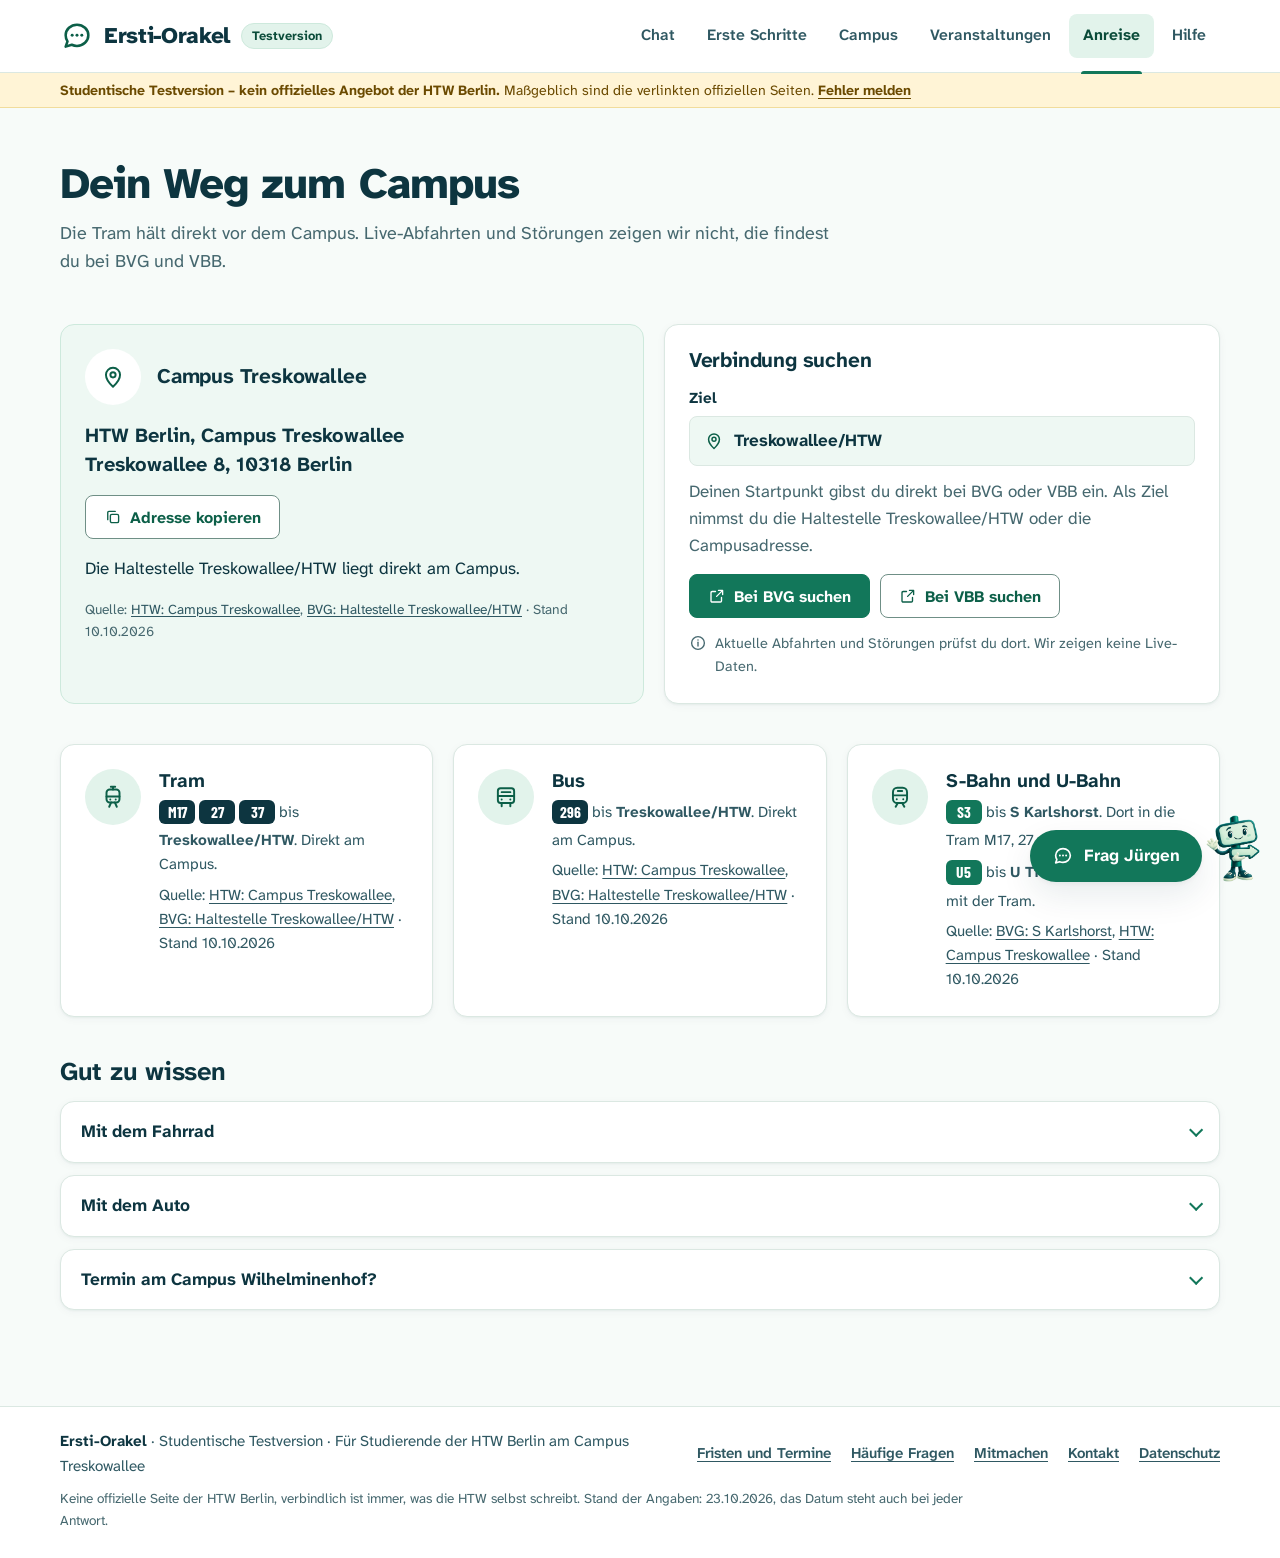
==== commit 37b061ff: "Seiten: Raumbelegung, VPN, Automaten, Besucheransicht bereinigt" ====
--- a/anreise.html
+++ b/anreise.html
@@ -9,7 +9,7 @@
   <meta name="description" content="Adresse, Haltestellen und Verbindungssuche für den Campus Treskowallee der HTW Berlin.">
   <meta name="theme-color" content="#ffffff">
   <link rel="icon" href="assets/img/favicon.svg?v=fb75973898" type="image/svg+xml">
-  <link rel="stylesheet" href="assets/css/style.css?v=66e97cf56b">
+  <link rel="stylesheet" href="assets/css/style.css?v=9829f53e9d">
 </head>
 <body data-seite="anreise">
   <a class="skip" href="#inhalt">Zum Inhalt springen</a>
@@ -17,7 +17,7 @@
     <div class="container kopf__innen">
       <a class="logo" href="index.html">
         <svg class="logo__zeichen" viewBox="0 0 24 24" width="34" height="34" fill="none" stroke="currentColor" stroke-width="1.8" stroke-linecap="round" stroke-linejoin="round" aria-hidden="true" focusable="false"><path d="M20 11.5c0 4.1-3.6 7.5-8 7.5-1.3 0-2.6-.3-3.7-.8L4 19.5l1.3-3.7C4.5 14.6 4 13.1 4 11.5 4 7.4 7.6 4 12 4s8 3.4 8 7.5z"/><circle cx="8.6" cy="11.5" r="1.05" fill="currentColor" stroke="none"/><circle cx="12" cy="11.5" r="1.05" fill="currentColor" stroke="none"/><circle cx="15.4" cy="11.5" r="1.05" fill="currentColor" stroke="none"/></svg>
-        <span class="logo__text"><span class="logo__name">Ersti-Orakel</span><span class="marke">Studentischer Prototyp</span></span>
+        <span class="logo__text"><span class="logo__name">Ersti-Orakel</span><span class="marke">Testversion</span></span>
       </a>
       <div class="kopf__aktionen">
         <button class="kopf-knopf kopf-knopf--chat" type="button" data-bot-oeffnen><svg viewBox="0 0 24 24" width="24" height="24" fill="none" stroke="currentColor" stroke-width="1.8" stroke-linecap="round" stroke-linejoin="round" aria-hidden="true" focusable="false"><path d="M20 11.5c0 4.1-3.6 7.5-8 7.5-1.3 0-2.6-.3-3.7-.8L4 19.5l1.3-3.7C4.5 14.6 4 13.1 4 11.5 4 7.4 7.6 4 12 4s8 3.4 8 7.5z"/><circle cx="8.6" cy="11.5" r="1.05" fill="currentColor" stroke="none"/><circle cx="12" cy="11.5" r="1.05" fill="currentColor" stroke="none"/><circle cx="15.4" cy="11.5" r="1.05" fill="currentColor" stroke="none"/></svg><span>Chat</span></button>
@@ -34,7 +34,7 @@
     </div>
   </header>
 
-  <aside class="testband" aria-label="Hinweis zur Testversion"><div class="container"><b>Studentische Testversion.</b> Nicht von der HTW. Angaben noch nicht vollständig gegengeprüft, maßgeblich sind die verlinkten offiziellen Seiten. <a href="mitmachen.html#feedback">Fehler melden</a></div></aside>
+  <aside class="testband" aria-label="Hinweis zur Testversion"><div class="container"><b>Studentische Testversion – kein offizielles Angebot der HTW Berlin.</b> Maßgeblich sind die verlinkten offiziellen Seiten. <a href="mitmachen.html#feedback">Fehler melden</a></div></aside>
 
   <main id="inhalt">
 
@@ -71,7 +71,6 @@
         <div class="raster-3" data-verkehrsmittel></div>
       </section>
 
-      <section class="abschnitt" aria-label="Fotoweg von der Haltestelle zum Campuseingang" data-fotoweg="haltestelle-eingang" data-ebene="2"></section>
 
       <section class="klappgruppe" aria-labelledby="mehr-titel">
         <h2 id="mehr-titel">Gut zu wissen</h2>
@@ -106,26 +105,25 @@
 
   <footer class="fuss">
     <div class="container fuss__innen">
-      <p class="fuss__name"><b>Ersti-Orakel</b> · Studentischer Prototyp · Für Studierende der HTW Berlin am Campus Treskowallee</p>
+      <p class="fuss__name"><b>Ersti-Orakel</b> · Studentische Testversion · Für Studierende der HTW Berlin am Campus Treskowallee</p>
       <nav aria-label="Weitere Seiten">
         <ul class="fuss__links">
           <li><a href="semester.html">Fristen und Termine</a></li>
           <li><a href="fragen.html">Häufige Fragen</a></li>
           <li><a href="mitmachen.html">Mitmachen</a></li>
-          <li><a href="ueber.html#pruefstand">Prüfstand</a></li>
           <li><a href="ueber.html#kontakt">Kontakt</a></li>
           <li><a href="ueber.html#datenschutz">Datenschutz</a></li>
         </ul>
       </nav>
-      <p class="fuss__hinweis">Keine offizielle Seite der HTW Berlin, verbindlich ist immer, was die HTW selbst schreibt. Zuletzt geprüft: <span data-letzte-pruefung>14.10.2026</span>, Stand jeder Angabe im <a href="ueber.html#pruefstand">Prüfstand</a>.</p>
+      <p class="fuss__hinweis">Keine offizielle Seite der HTW Berlin, verbindlich ist immer, was die HTW selbst schreibt. Stand der Angaben: <span data-letzte-pruefung>14.10.2026</span>, das Datum steht auch bei jeder Antwort.</p>
     </div>
   </footer>
 
-  <script src="assets/js/daten.js?v=3e3531b40c"></script>
-  <script src="assets/js/fragen.js?v=a93052e185"></script>
+  <script src="assets/js/daten.js?v=6ae04d57a0"></script>
+  <script src="assets/js/fragen.js?v=029cacd90e"></script>
   <script src="assets/js/icons.js?v=e1792373f3"></script>
   <script src="assets/js/suche.js?v=9e5365c62f"></script>
-  <script src="assets/js/app.js?v=b0986dacc8"></script>
-  <script src="assets/js/chat.js?v=4c8b9dcf6a"></script>
+  <script src="assets/js/app.js?v=0d538a243c"></script>
+  <script src="assets/js/chat.js?v=1f6a659be4"></script>
 </body>
 </html>
--- a/assets/css/style.css
+++ b/assets/css/style.css
@@ -814,3 +814,11 @@
 .standort__leer { margin: 0; }
 .standort__quelle { margin: 12px 0 4px; max-width: 60em; }
 @media (max-width: 420px) { .standort__daten { grid-template-columns: 1fr; } .standort__daten dd { margin-bottom: 6px; } }
+
+/* Campus: Raumbelegung per QR-Code mit Beispielfoto */
+.raumbelegung { display: grid; grid-template-columns: minmax(0, 1fr) minmax(0, 480px); gap: 24px; align-items: start; }
+.raumbelegung h2 { margin-top: 0; }
+.raumbelegung__bild { margin: 0; }
+.raumbelegung__bild img { display: block; width: 100%; height: auto; border-radius: var(--radius-s); border: 1px solid var(--linie); }
+.raumbelegung__bild figcaption { font-size: 0.9rem; color: var(--petrol-600); margin-top: 8px; }
+@media (max-width: 1000px) { .raumbelegung { grid-template-columns: 1fr; } .raumbelegung__bild { max-width: 560px; } }
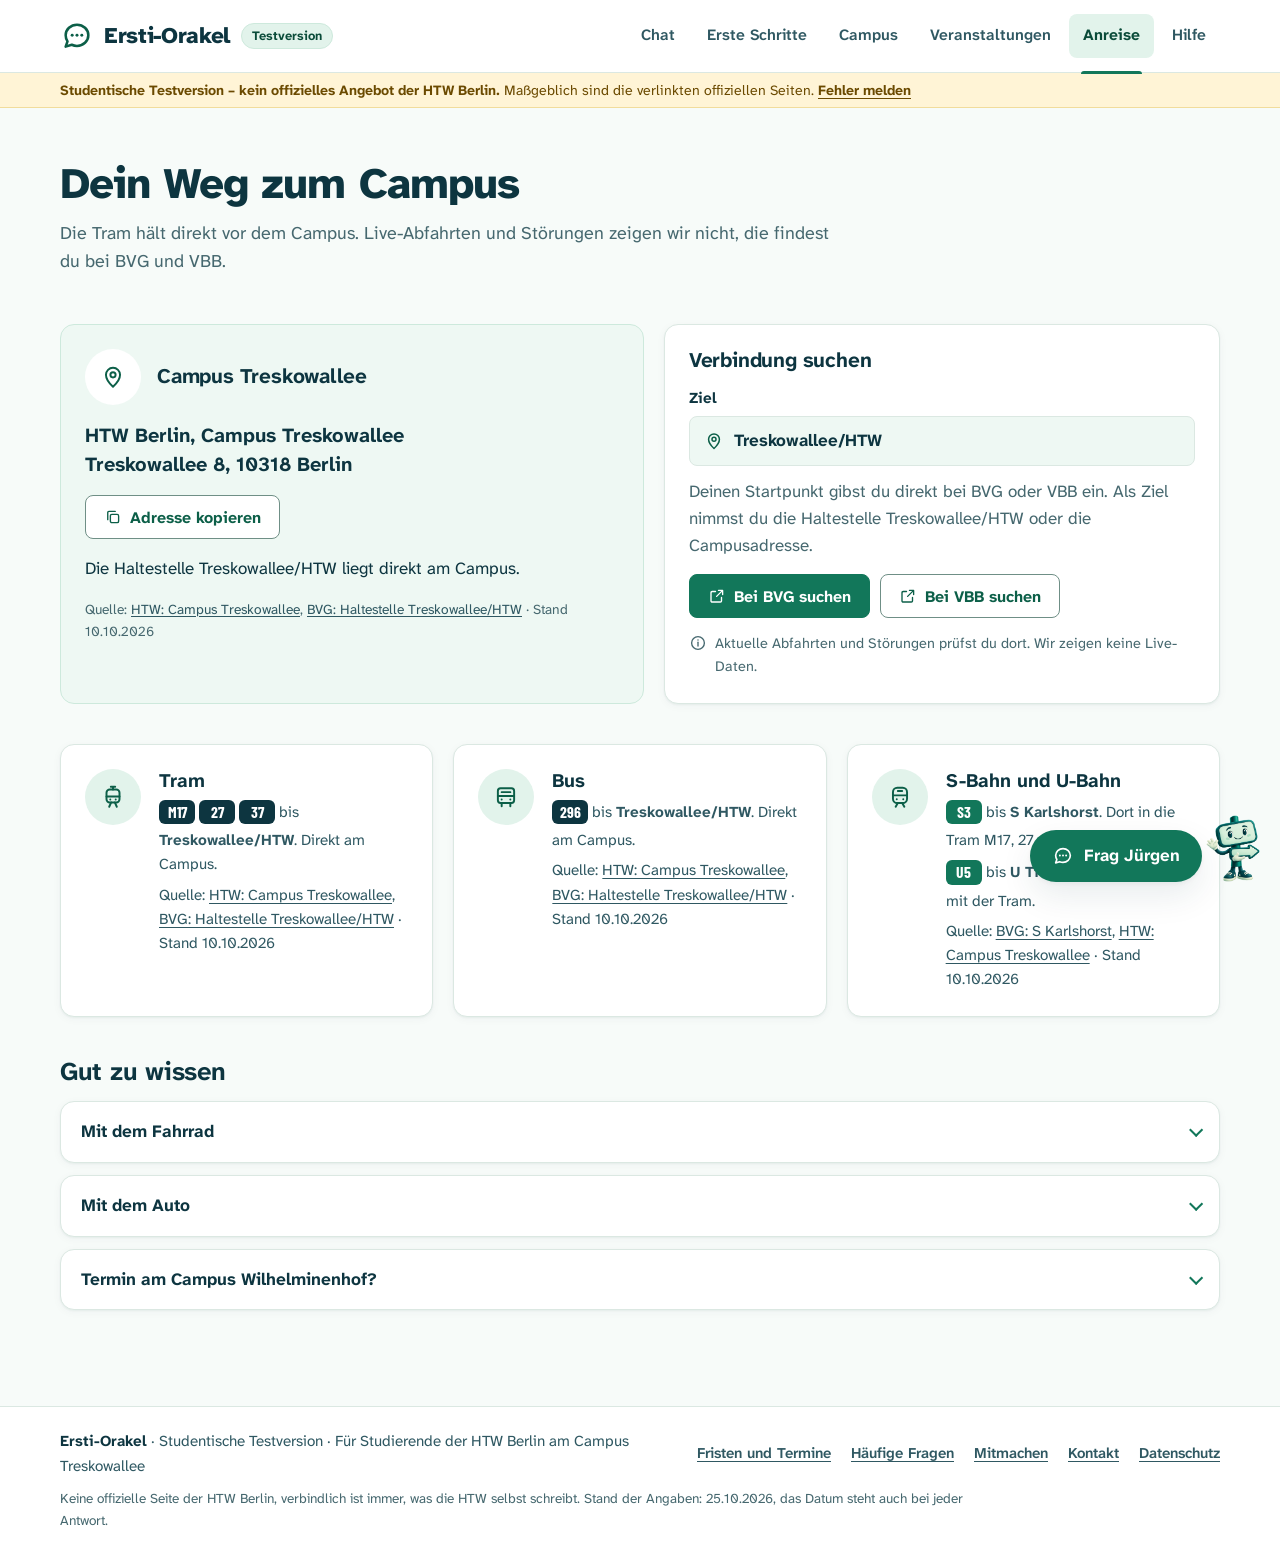
==== commit 50d8eb88: "Korrekturen 28.10.2026: Seiten (Mitmachen fünf Kategorien, Cache-Versionen)" ====
--- a/anreise.html
+++ b/anreise.html
@@ -119,11 +119,11 @@
     </div>
   </footer>
 
-  <script src="assets/js/daten.js?v=6ae04d57a0"></script>
-  <script src="assets/js/fragen.js?v=029cacd90e"></script>
+  <script src="assets/js/daten.js?v=8dec03c820"></script>
+  <script src="assets/js/fragen.js?v=14b425313b"></script>
   <script src="assets/js/icons.js?v=e1792373f3"></script>
-  <script src="assets/js/suche.js?v=9e5365c62f"></script>
-  <script src="assets/js/app.js?v=0d538a243c"></script>
-  <script src="assets/js/chat.js?v=1f6a659be4"></script>
+  <script src="assets/js/suche.js?v=cdf3fb4f69"></script>
+  <script src="assets/js/app.js?v=7cbb9f8e8d"></script>
+  <script src="assets/js/chat.js?v=51ee8ca8e5"></script>
 </body>
 </html>
